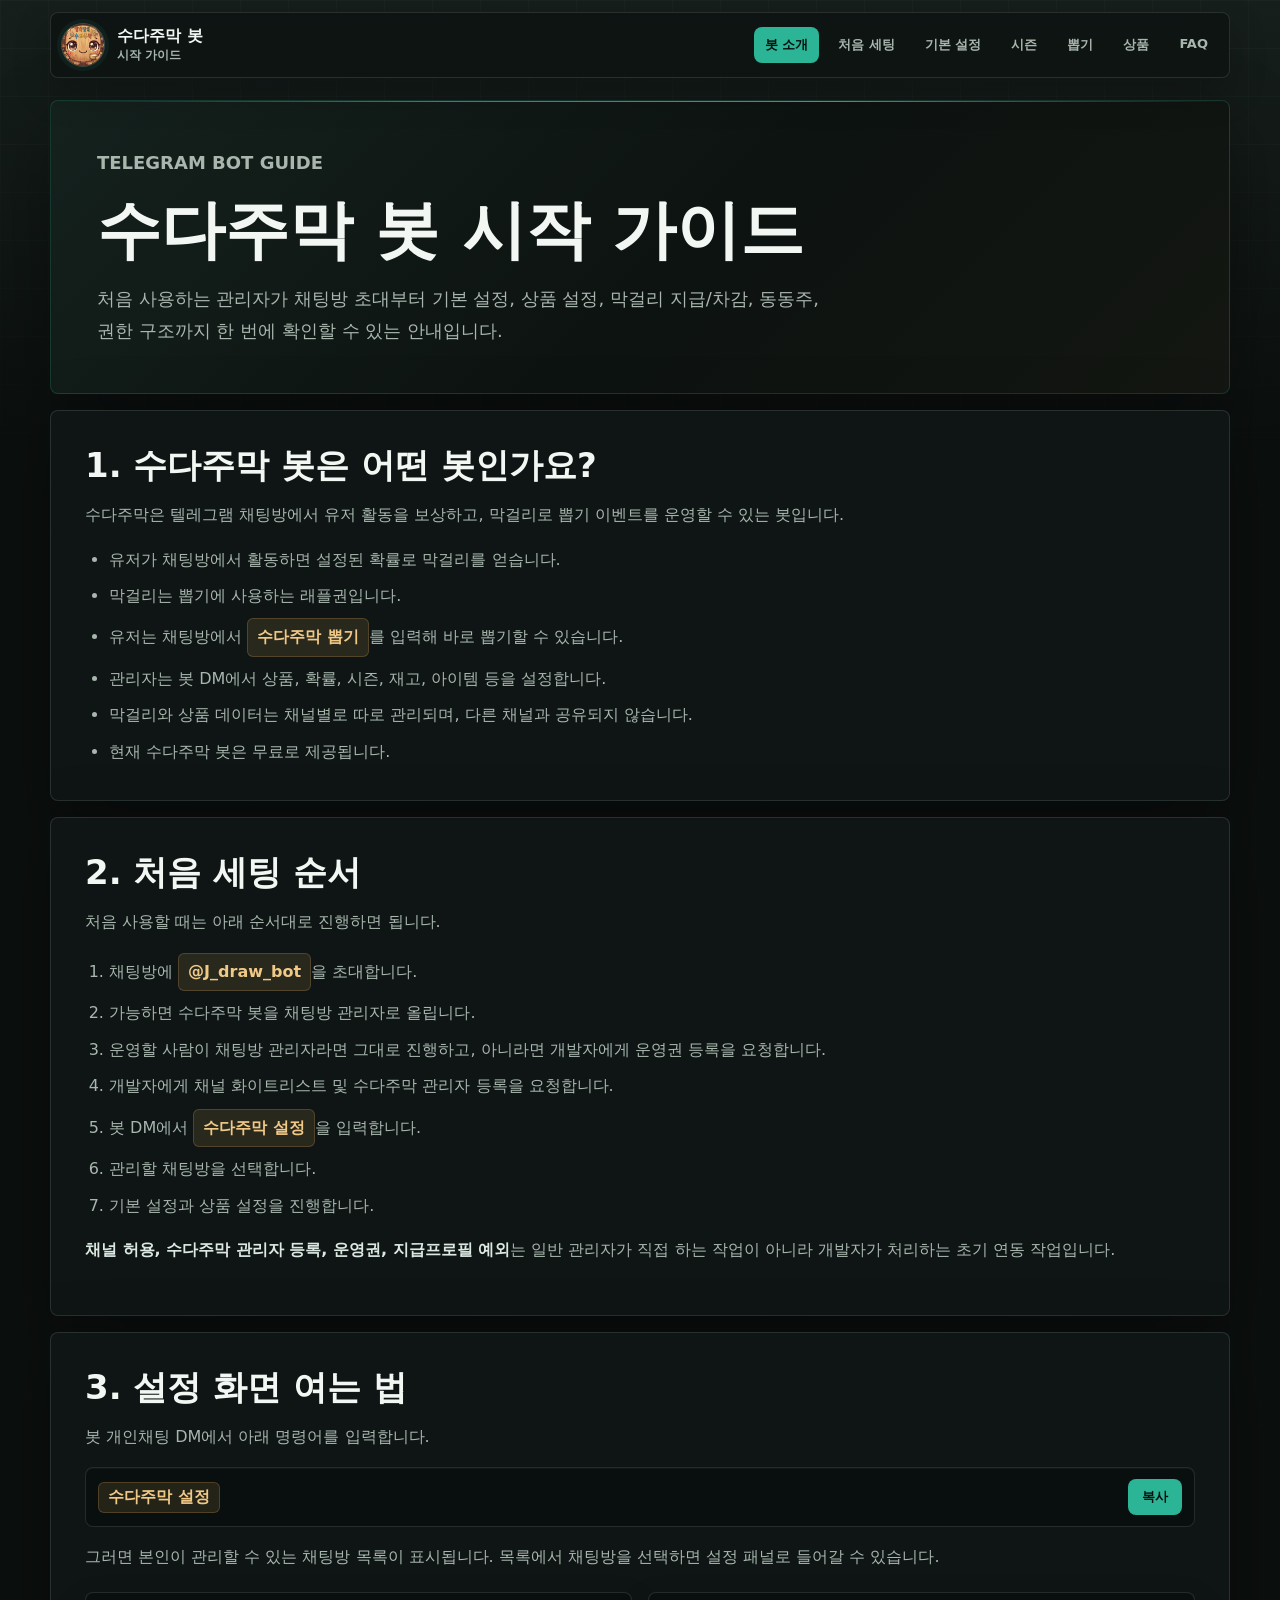
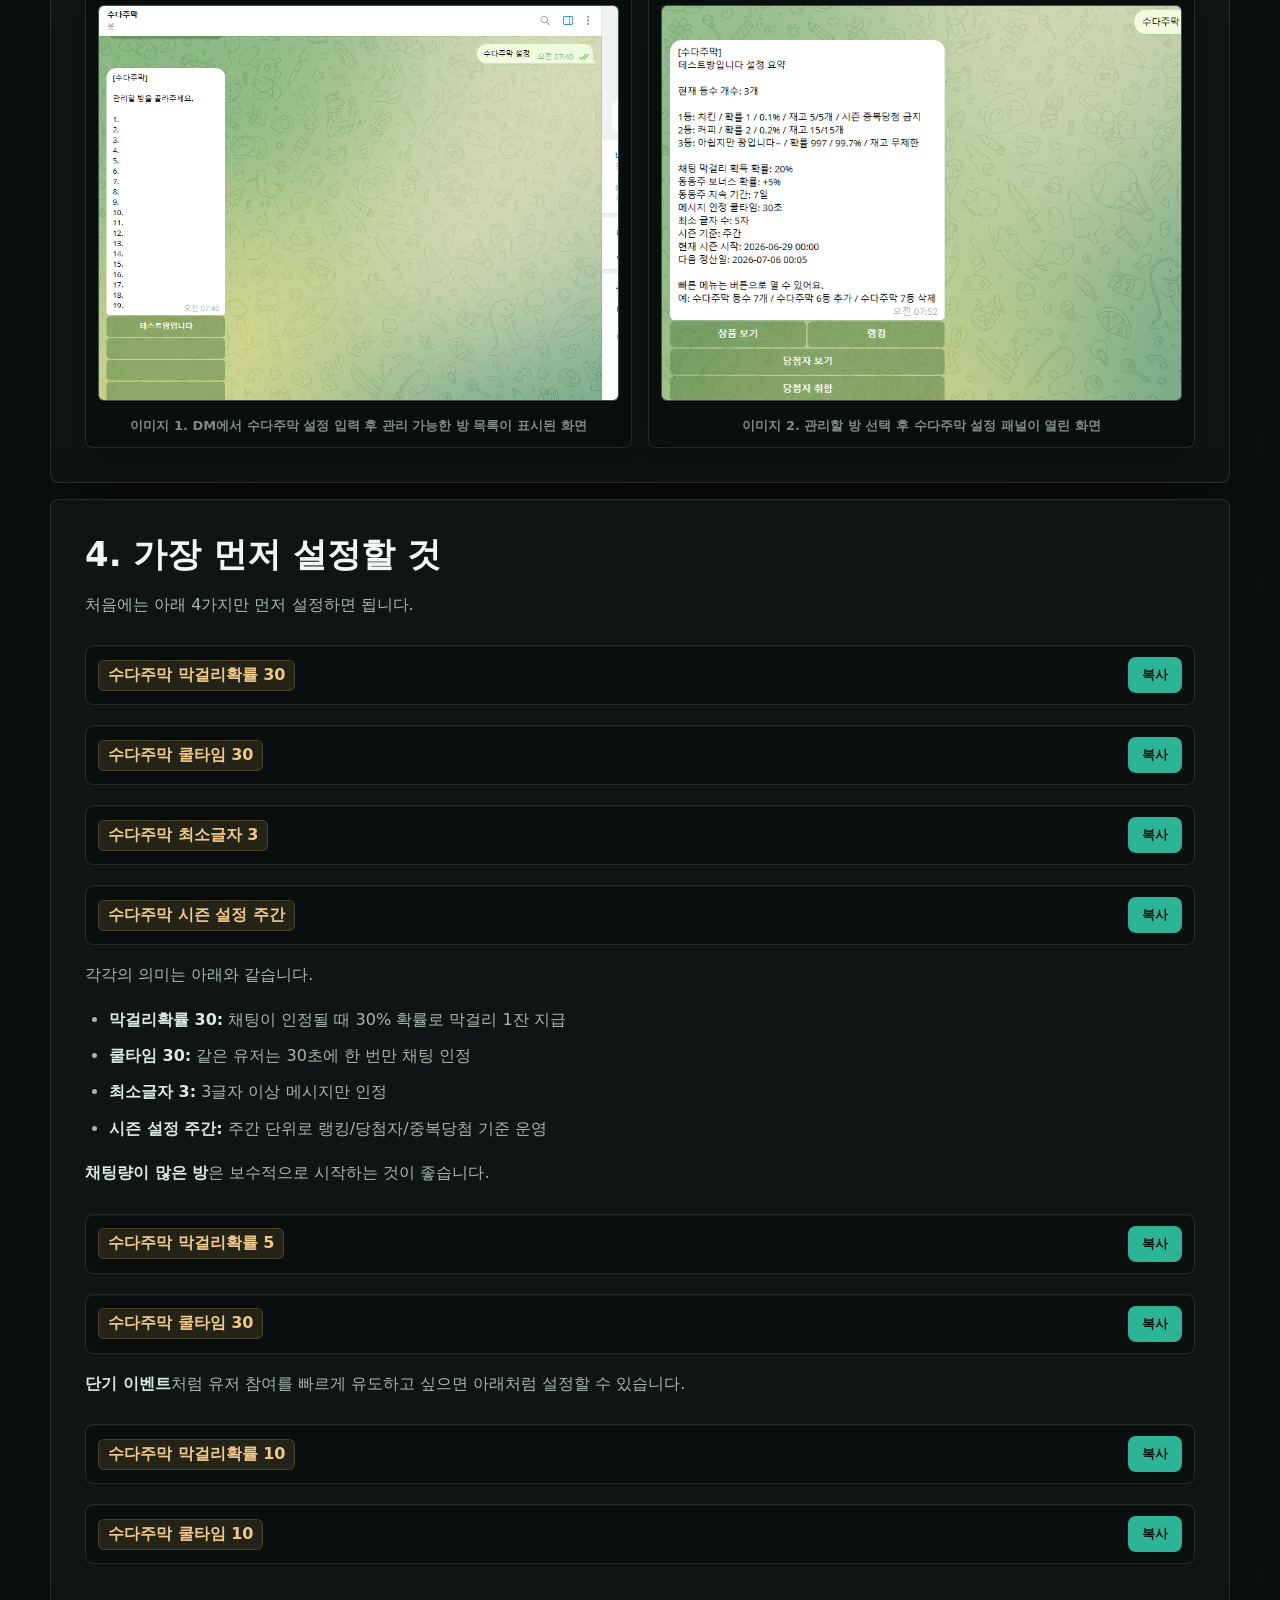
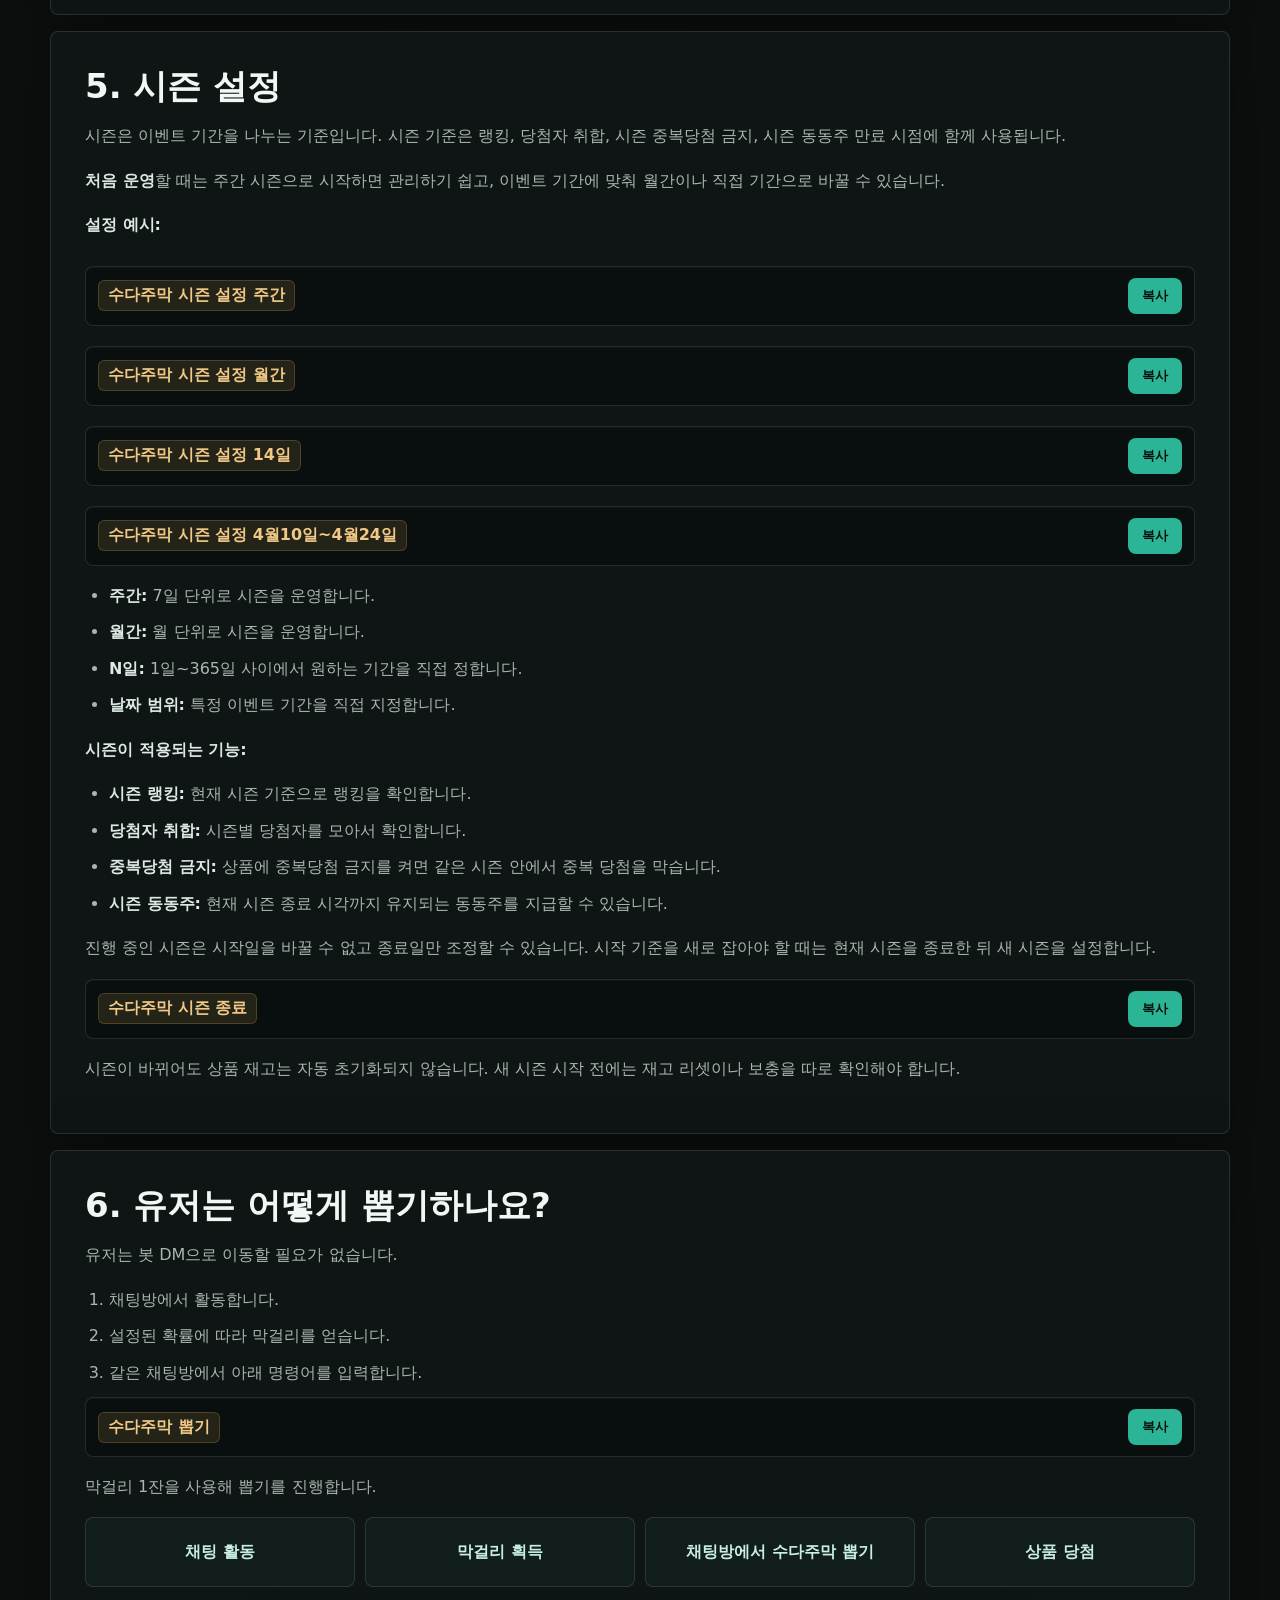
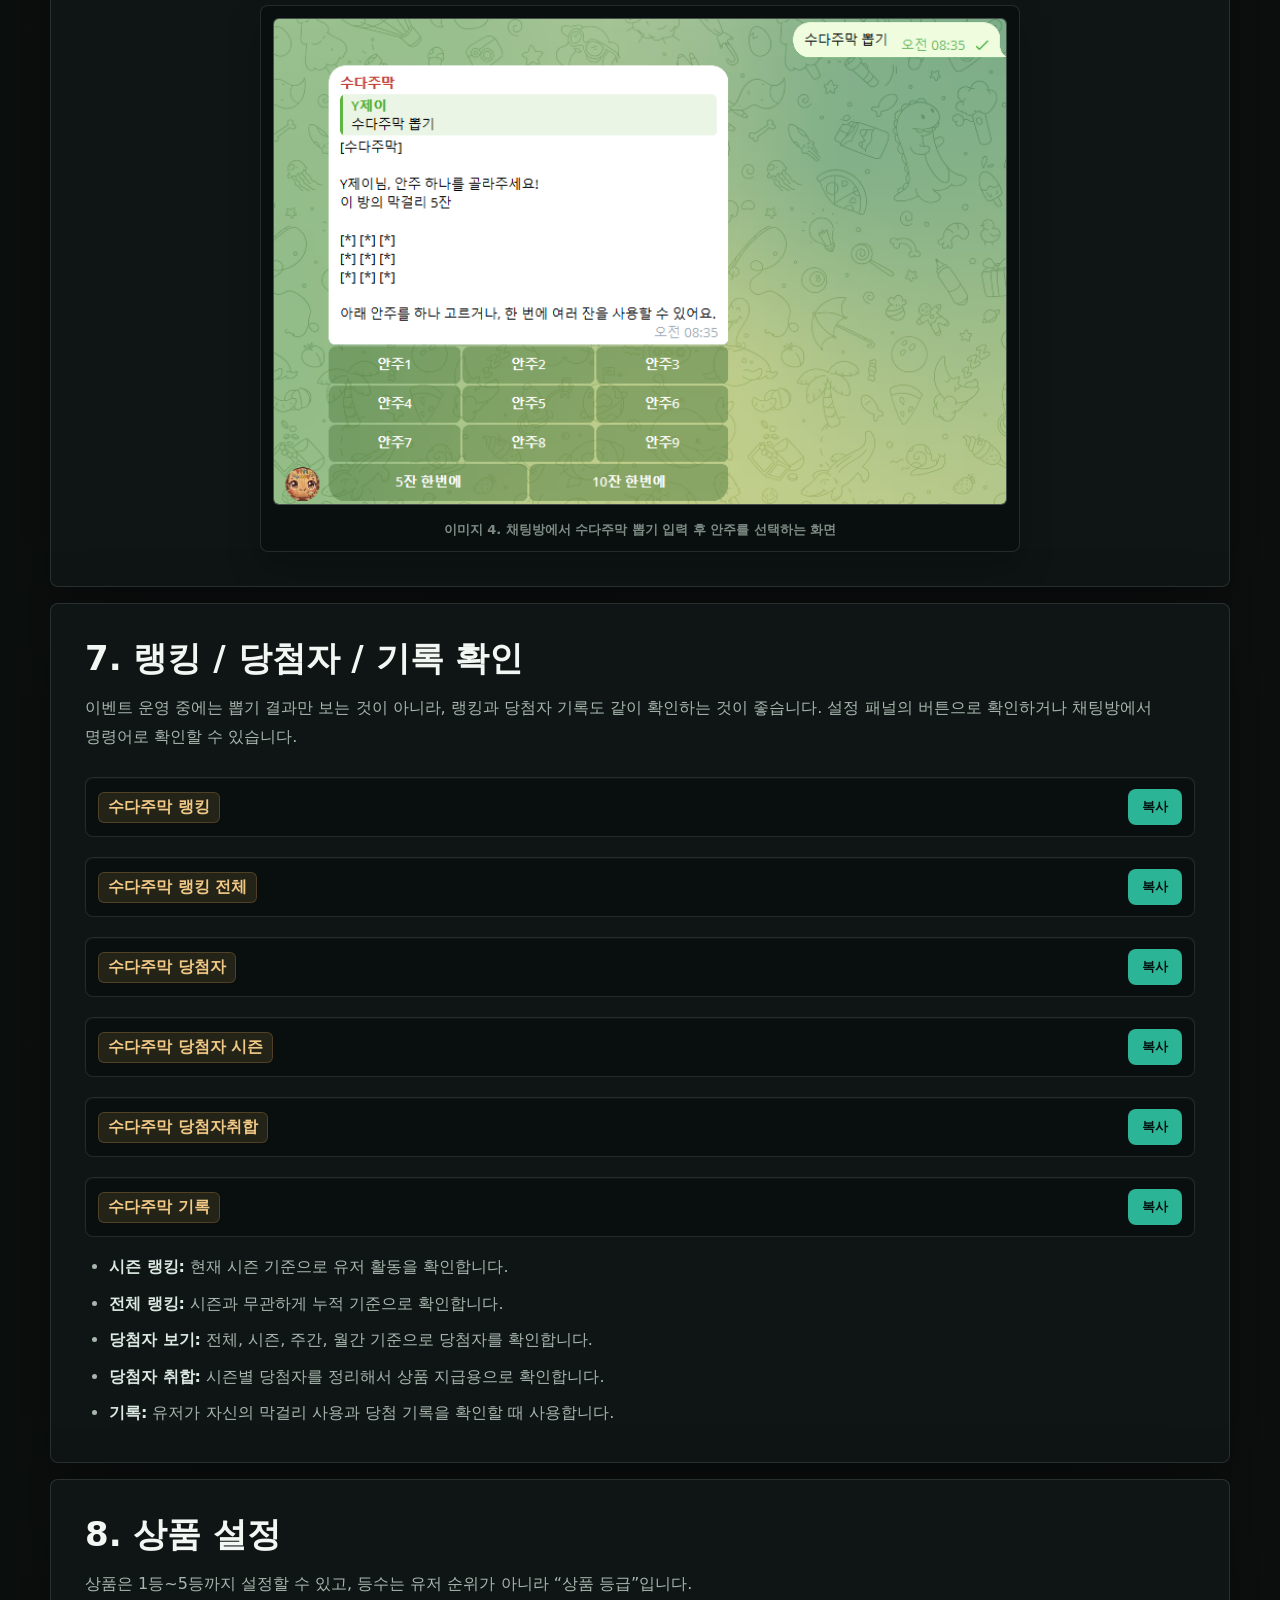
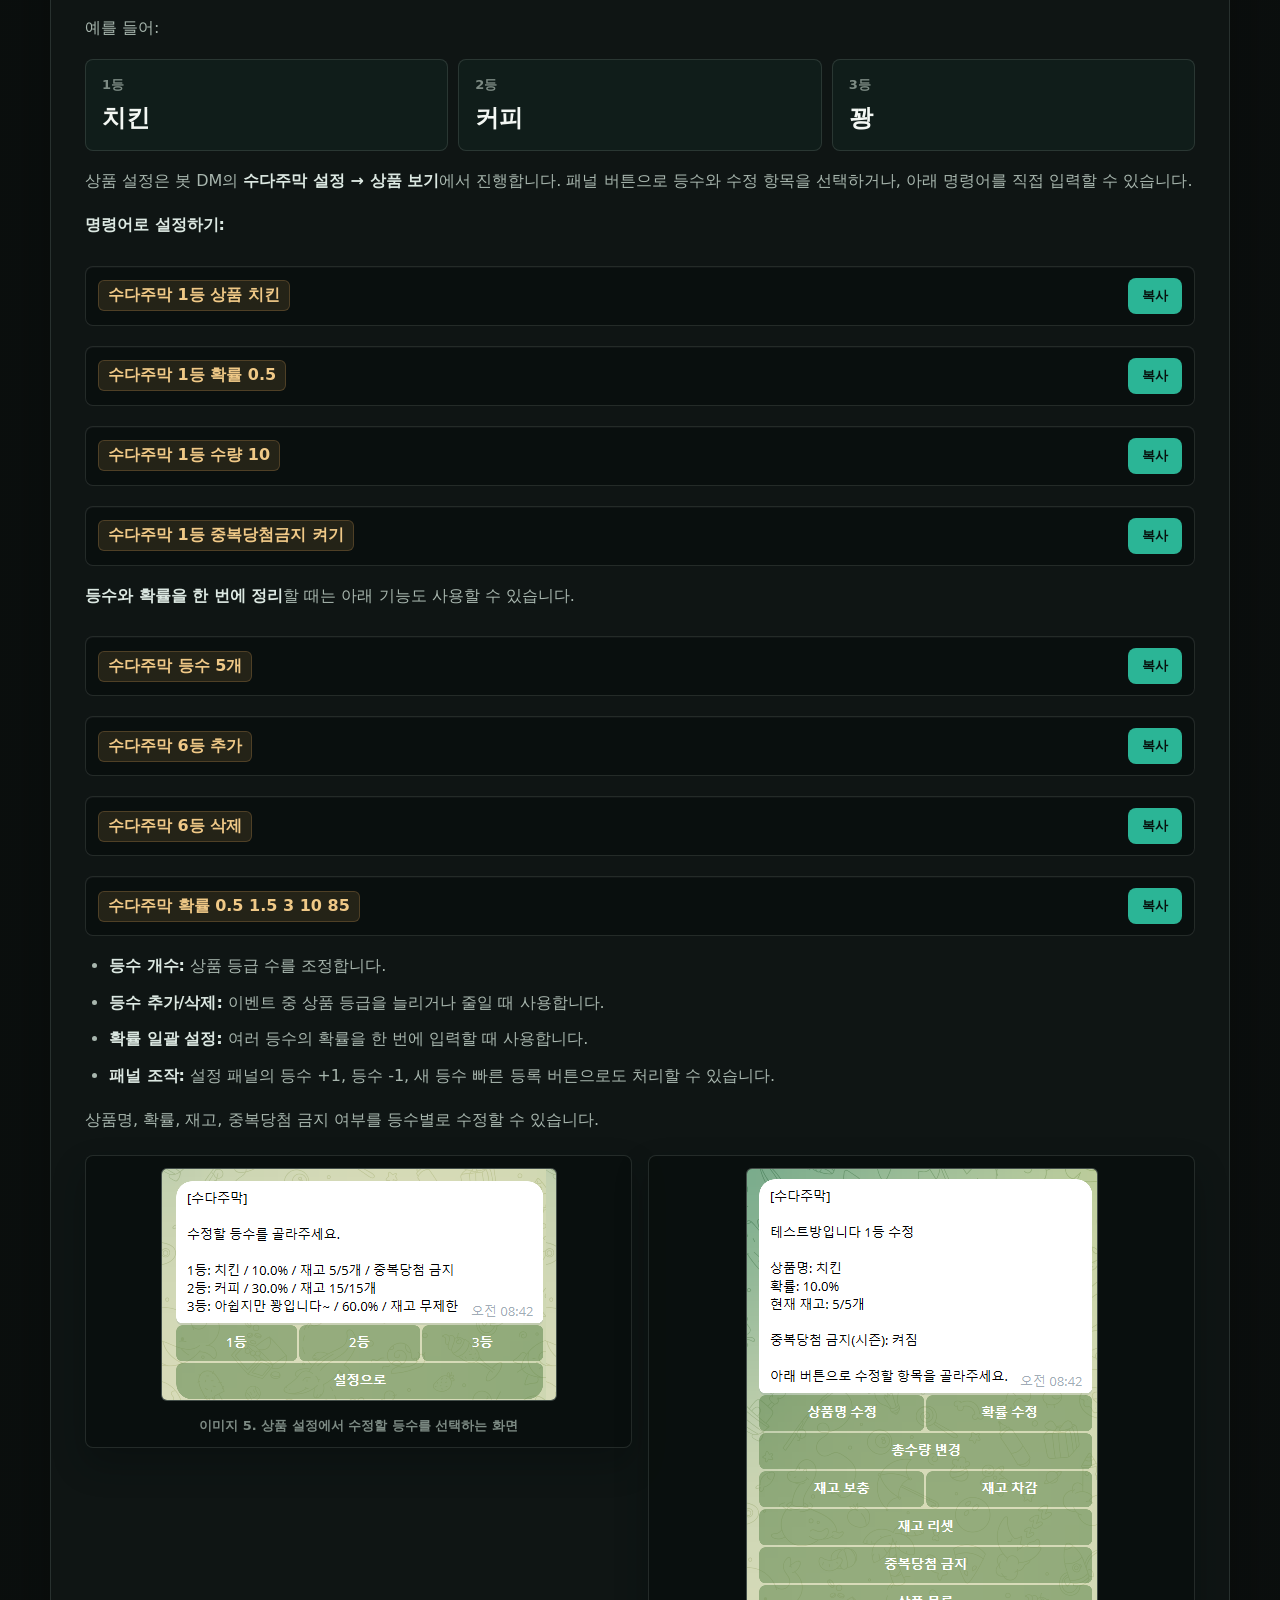
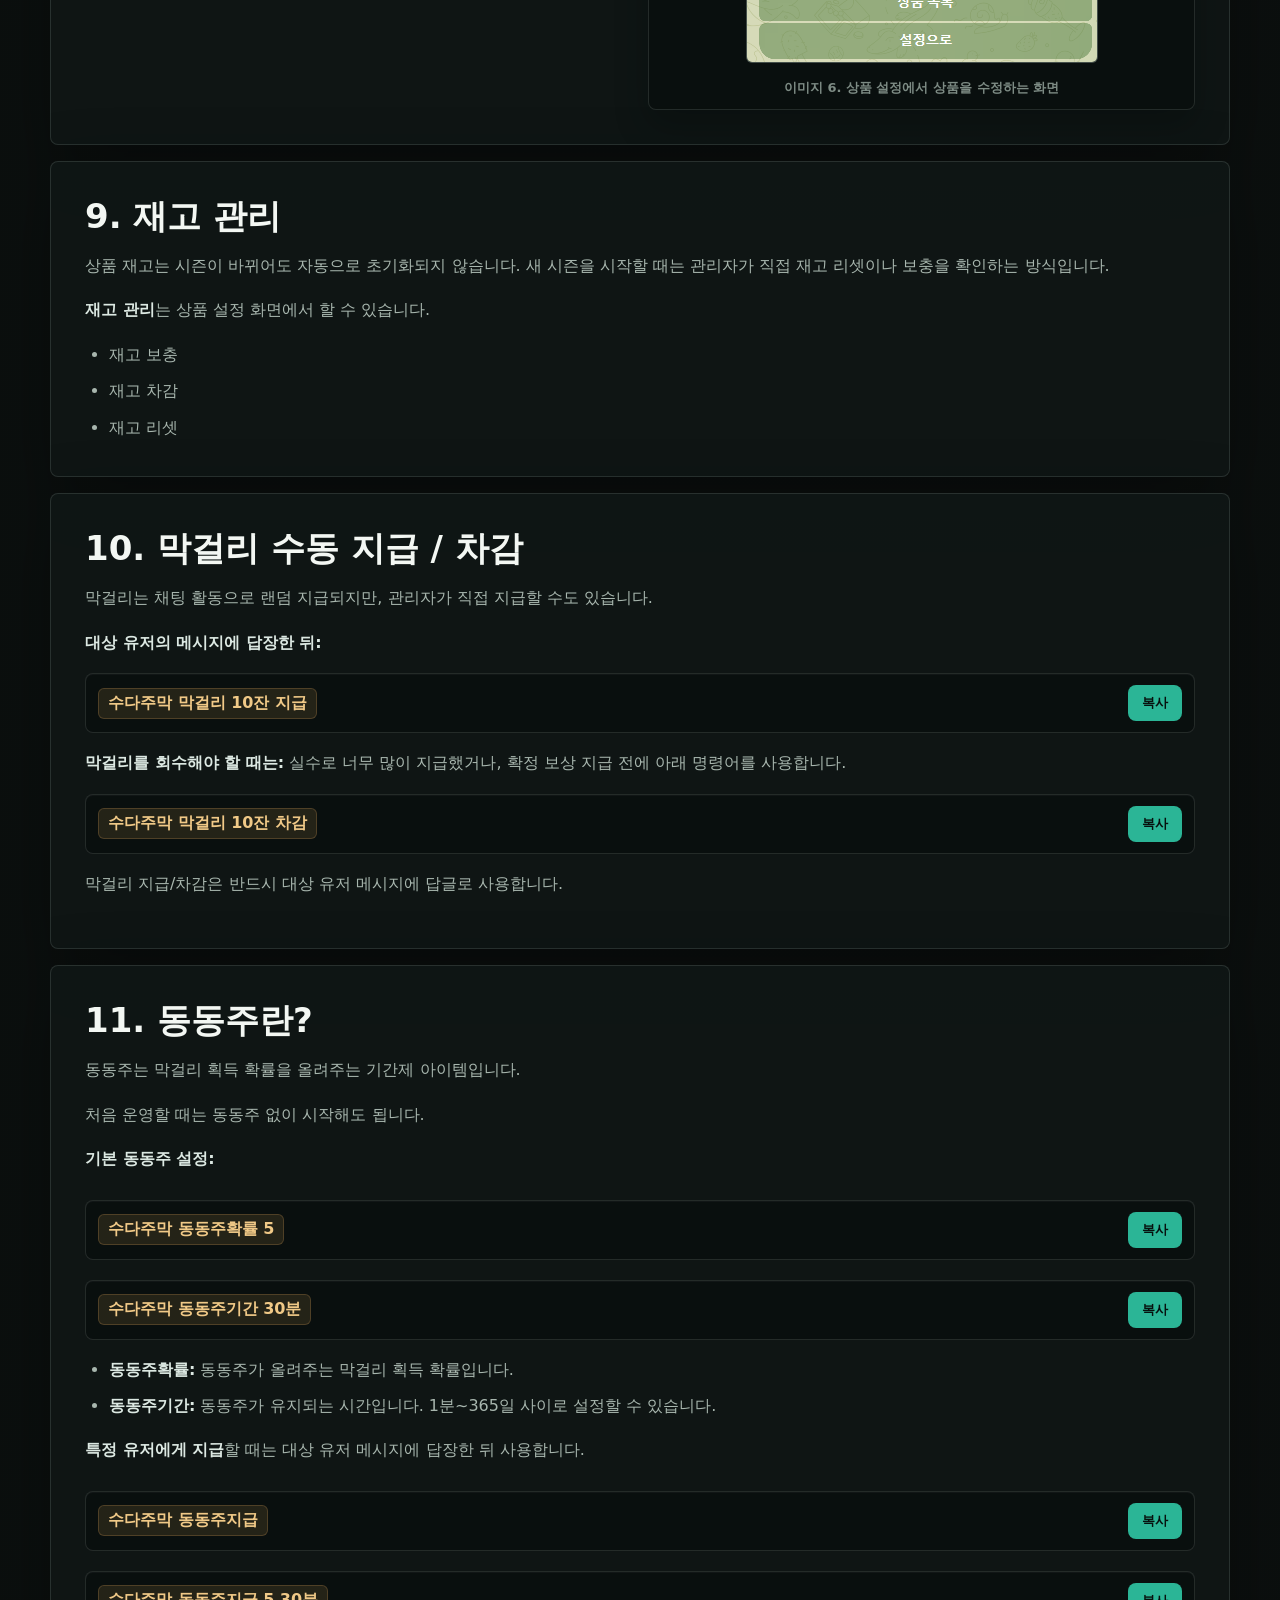
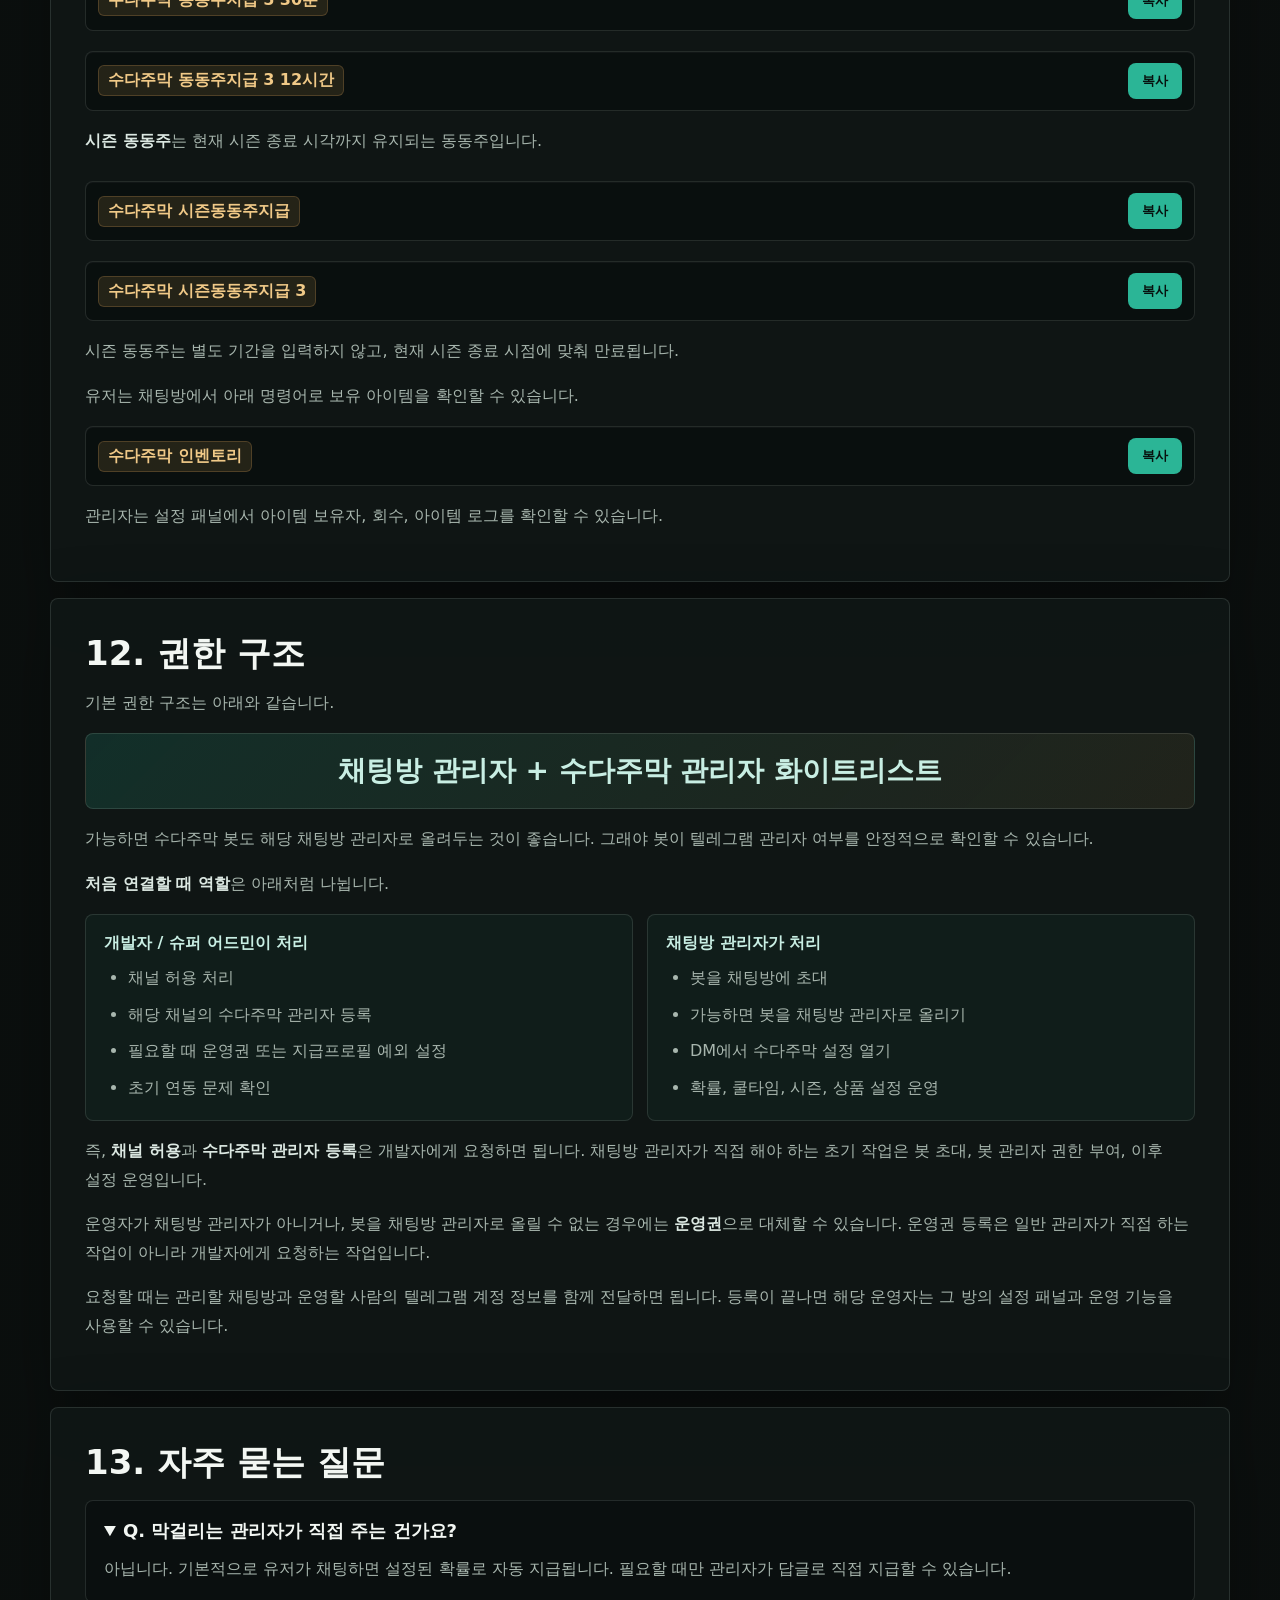
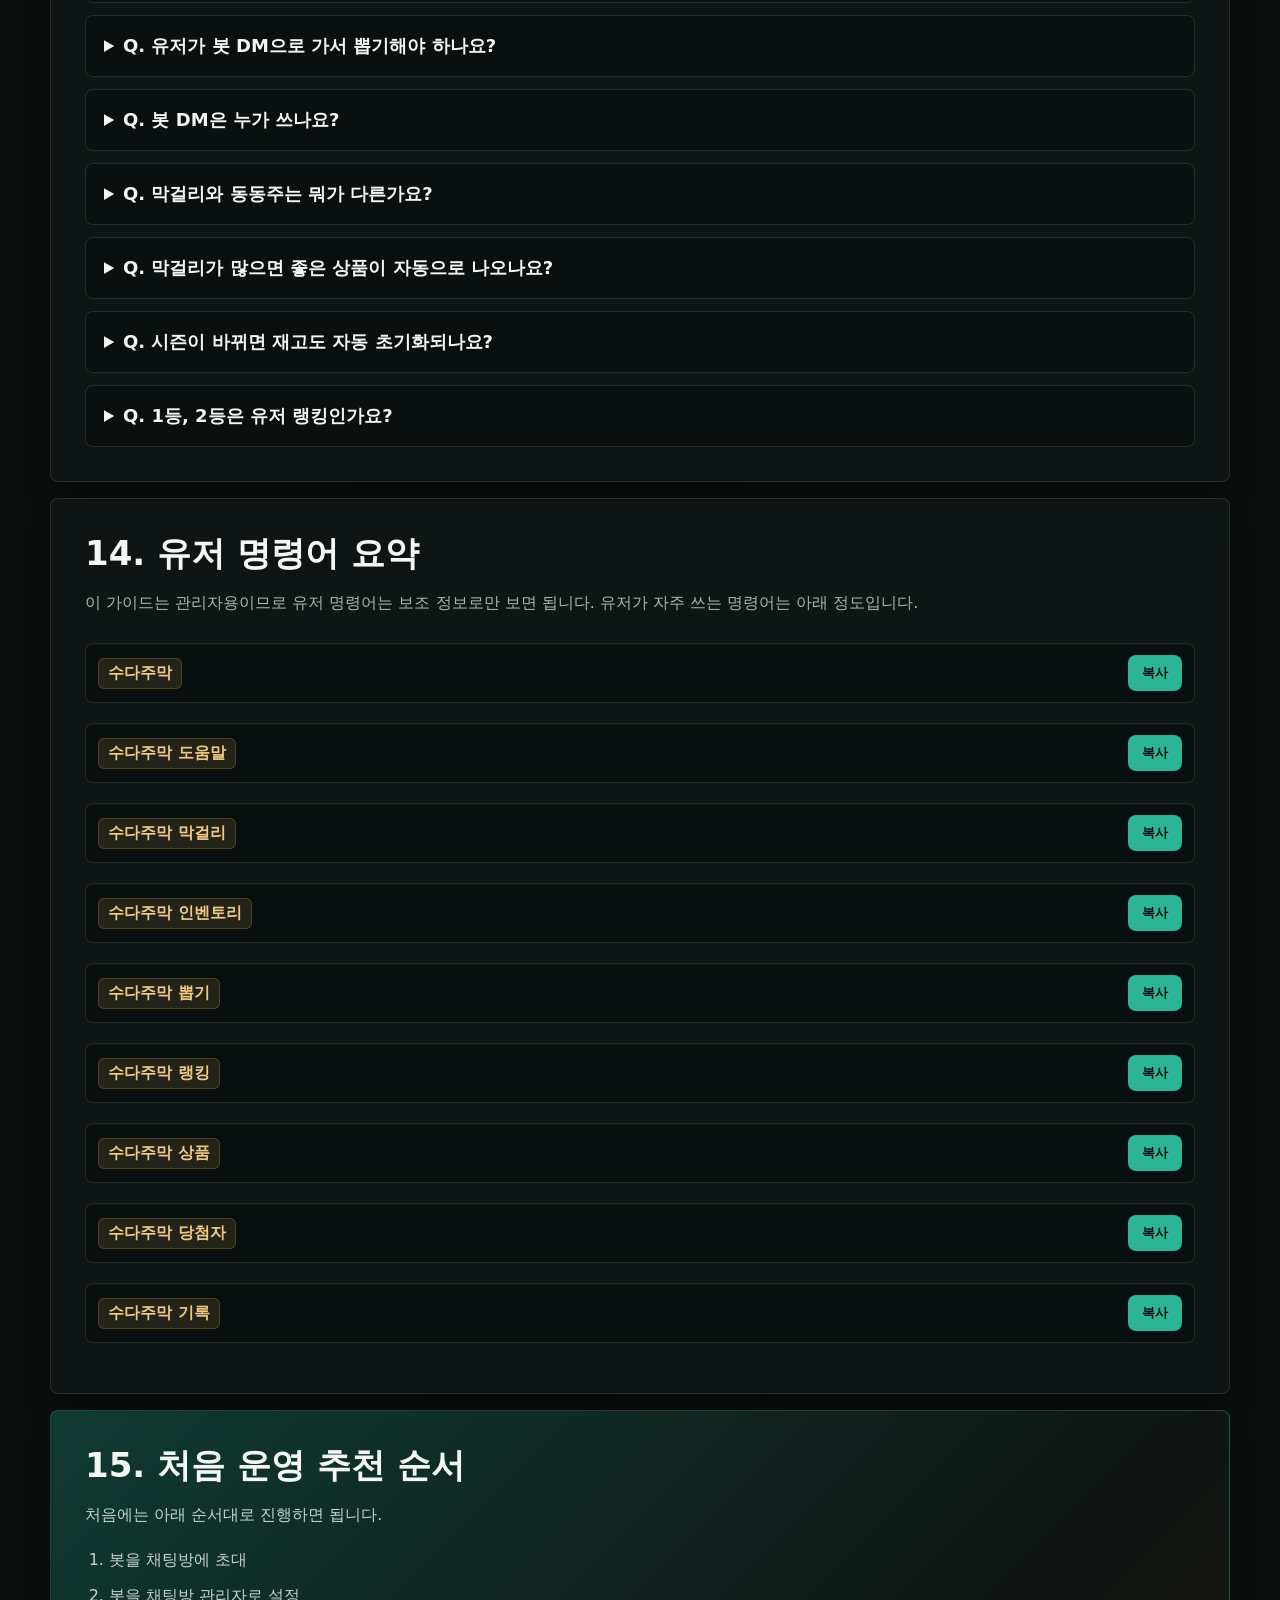
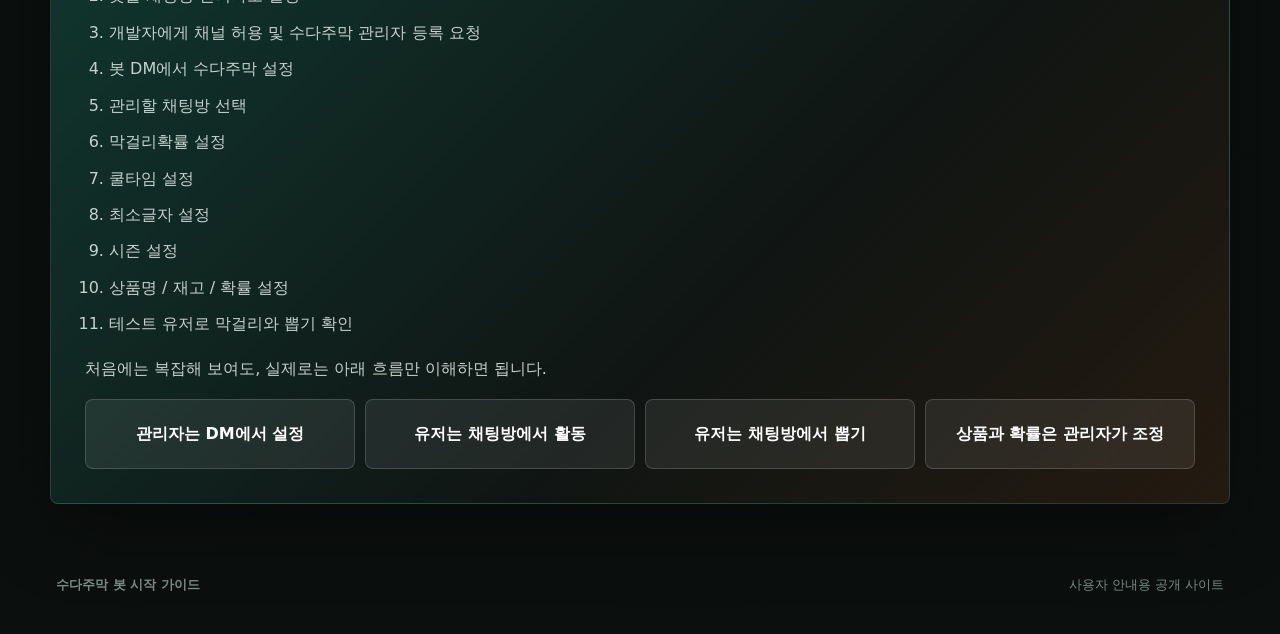
==== app-guide/index.html @ 5ee69b17 "Add Sudajumak app guide deployment" ====
﻿<!doctype html>
<html lang="ko">
  <head>
    <meta charset="utf-8" />
    <meta name="viewport" content="width=device-width, initial-scale=1" />
    <meta
      name="description"
      content="텔레그램 수다주막 봇을 처음 사용하는 관리자를 위한 시작 가이드"
    />
    <title>수다주막 봇 시작 가이드</title>
    <link rel="stylesheet" href="./styles.css?v=20260702-dark-effects-1" />
  </head>
  <body>
    <header class="topbar">
      <a class="brand" href="#top" aria-label="수다주막 봇 시작 가이드">
        <img class="brand-avatar" src="./assets/bot-profile.png?v=20260702" alt="" />
        <span>
          <strong>수다주막 봇</strong>
          <small>시작 가이드</small>
        </span>
      </a>
      <nav class="nav" aria-label="가이드 목차">
        <a href="#intro">봇 소개</a>
        <a href="#setup">처음 세팅</a>
        <a href="#settings">기본 설정</a>
        <a href="#season">시즌</a>
        <a href="#draw">뽑기</a>
        <a href="#products">상품</a>
        <a href="#faq">FAQ</a>
      </nav>
    </header>

    <main id="top">
      <section class="hero">
        <p class="eyebrow">Telegram Bot Guide</p>
        <h1>수다주막 봇 시작 가이드</h1>
        <p>
          처음 사용하는 관리자가 채팅방 초대부터 기본 설정, 상품 설정, 막걸리
          지급/차감, 동동주, 권한 구조까지 한 번에 확인할 수 있는 안내입니다.
        </p>
      </section>

      <section class="guide-section" id="intro">
        <h2>1. 수다주막 봇은 어떤 봇인가요?</h2>
        <p>
          수다주막은 텔레그램 채팅방에서 유저 활동을 보상하고, 막걸리로 뽑기
          이벤트를 운영할 수 있는 봇입니다.
        </p>
        <ul>
          <li>유저가 채팅방에서 활동하면 설정된 확률로 막걸리를 얻습니다.</li>
          <li>막걸리는 뽑기에 사용하는 래플권입니다.</li>
          <li>유저는 채팅방에서 <code>수다주막 뽑기</code>를 입력해 바로 뽑기할 수 있습니다.</li>
          <li>관리자는 봇 DM에서 상품, 확률, 시즌, 재고, 아이템 등을 설정합니다.</li>
          <li>막걸리와 상품 데이터는 채널별로 따로 관리되며, 다른 채널과 공유되지 않습니다.</li>
          <li>현재 수다주막 봇은 무료로 제공됩니다.</li>
        </ul>
      </section>

      <section class="guide-section" id="setup">
        <h2>2. 처음 세팅 순서</h2>
        <p>처음 사용할 때는 아래 순서대로 진행하면 됩니다.</p>
        <ol>
          <li>채팅방에 <code>@J_draw_bot</code>을 초대합니다.</li>
          <li>가능하면 수다주막 봇을 채팅방 관리자로 올립니다.</li>
          <li>운영할 사람이 채팅방 관리자라면 그대로 진행하고, 아니라면 개발자에게 운영권 등록을 요청합니다.</li>
          <li>개발자에게 채널 화이트리스트 및 수다주막 관리자 등록을 요청합니다.</li>
          <li>봇 DM에서 <code>수다주막 설정</code>을 입력합니다.</li>
          <li>관리할 채팅방을 선택합니다.</li>
          <li>기본 설정과 상품 설정을 진행합니다.</li>
        </ol>
        <p>
          <strong>채널 허용, 수다주막 관리자 등록, 운영권, 지급프로필 예외</strong>는
          일반 관리자가 직접 하는 작업이 아니라 개발자가 처리하는 초기 연동 작업입니다.
        </p>
      </section>

      <section class="guide-section">
        <h2>3. 설정 화면 여는 법</h2>
        <p>봇 개인채팅 DM에서 아래 명령어를 입력합니다.</p>
        <x-command text="수다주막 설정"></x-command>
        <p>
          그러면 본인이 관리할 수 있는 채팅방 목록이 표시됩니다. 목록에서 채팅방을
          선택하면 설정 패널로 들어갈 수 있습니다.
        </p>
        <div class="guide-image-stack">
          <figure class="guide-image">
            <img
              src="./assets/setup-room-list.png"
              alt="봇 DM에서 수다주막 설정 입력 후 관리 가능한 방 목록이 표시된 화면"
            />
            <figcaption>이미지 1. DM에서 수다주막 설정 입력 후 관리 가능한 방 목록이 표시된 화면</figcaption>
          </figure>
          <figure class="guide-image">
            <img
              src="./assets/settings-panel-focused.png"
              alt="관리할 방 선택 후 수다주막 설정 패널이 열린 화면"
            />
            <figcaption>이미지 2. 관리할 방 선택 후 수다주막 설정 패널이 열린 화면</figcaption>
          </figure>
        </div>
      </section>

      <section class="guide-section" id="settings">
        <h2>4. 가장 먼저 설정할 것</h2>
        <p>처음에는 아래 4가지만 먼저 설정하면 됩니다.</p>
        <div class="command-list">
          <x-command text="수다주막 막걸리확률 30"></x-command>
          <x-command text="수다주막 쿨타임 30"></x-command>
          <x-command text="수다주막 최소글자 3"></x-command>
          <x-command text="수다주막 시즌 설정 주간"></x-command>
        </div>
        <p>각각의 의미는 아래와 같습니다.</p>
        <ul>
          <li><strong>막걸리확률 30:</strong> 채팅이 인정될 때 30% 확률로 막걸리 1잔 지급</li>
          <li><strong>쿨타임 30:</strong> 같은 유저는 30초에 한 번만 채팅 인정</li>
          <li><strong>최소글자 3:</strong> 3글자 이상 메시지만 인정</li>
          <li><strong>시즌 설정 주간:</strong> 주간 단위로 랭킹/당첨자/중복당첨 기준 운영</li>
        </ul>
        <p><strong>채팅량이 많은 방</strong>은 보수적으로 시작하는 것이 좋습니다.</p>
        <div class="command-list">
          <x-command text="수다주막 막걸리확률 5"></x-command>
          <x-command text="수다주막 쿨타임 30"></x-command>
        </div>
        <p><strong>단기 이벤트</strong>처럼 유저 참여를 빠르게 유도하고 싶으면 아래처럼 설정할 수 있습니다.</p>
        <div class="command-list">
          <x-command text="수다주막 막걸리확률 10"></x-command>
          <x-command text="수다주막 쿨타임 10"></x-command>
        </div>
      </section>

      <section class="guide-section" id="season">
        <h2>5. 시즌 설정</h2>
        <p>
          시즌은 이벤트 기간을 나누는 기준입니다. 시즌 기준은 랭킹, 당첨자 취합,
          시즌 중복당첨 금지, 시즌 동동주 만료 시점에 함께 사용됩니다.
        </p>
        <p><strong>처음 운영</strong>할 때는 주간 시즌으로 시작하면 관리하기 쉽고, 이벤트 기간에 맞춰 월간이나 직접 기간으로 바꿀 수 있습니다.</p>
        <p><strong>설정 예시:</strong></p>
        <div class="command-list">
          <x-command text="수다주막 시즌 설정 주간"></x-command>
          <x-command text="수다주막 시즌 설정 월간"></x-command>
          <x-command text="수다주막 시즌 설정 14일"></x-command>
          <x-command text="수다주막 시즌 설정 4월10일~4월24일"></x-command>
        </div>
        <ul>
          <li><strong>주간:</strong> 7일 단위로 시즌을 운영합니다.</li>
          <li><strong>월간:</strong> 월 단위로 시즌을 운영합니다.</li>
          <li><strong>N일:</strong> 1일~365일 사이에서 원하는 기간을 직접 정합니다.</li>
          <li><strong>날짜 범위:</strong> 특정 이벤트 기간을 직접 지정합니다.</li>
        </ul>
        <p><strong>시즌이 적용되는 기능:</strong></p>
        <ul>
          <li><strong>시즌 랭킹:</strong> 현재 시즌 기준으로 랭킹을 확인합니다.</li>
          <li><strong>당첨자 취합:</strong> 시즌별 당첨자를 모아서 확인합니다.</li>
          <li><strong>중복당첨 금지:</strong> 상품에 중복당첨 금지를 켜면 같은 시즌 안에서 중복 당첨을 막습니다.</li>
          <li><strong>시즌 동동주:</strong> 현재 시즌 종료 시각까지 유지되는 동동주를 지급할 수 있습니다.</li>
        </ul>
        <p>
          진행 중인 시즌은 시작일을 바꿀 수 없고 종료일만 조정할 수 있습니다.
          시작 기준을 새로 잡아야 할 때는 현재 시즌을 종료한 뒤 새 시즌을 설정합니다.
        </p>
        <x-command text="수다주막 시즌 종료"></x-command>
        <p>시즌이 바뀌어도 상품 재고는 자동 초기화되지 않습니다. 새 시즌 시작 전에는 재고 리셋이나 보충을 따로 확인해야 합니다.</p>
      </section>

      <section class="guide-section" id="draw">
        <h2>6. 유저는 어떻게 뽑기하나요?</h2>
        <p>유저는 봇 DM으로 이동할 필요가 없습니다.</p>
        <ol>
          <li>채팅방에서 활동합니다.</li>
          <li>설정된 확률에 따라 막걸리를 얻습니다.</li>
          <li>같은 채팅방에서 아래 명령어를 입력합니다.</li>
        </ol>
        <x-command text="수다주막 뽑기"></x-command>
        <p>막걸리 1잔을 사용해 뽑기를 진행합니다.</p>
        <div class="flow-line">
          <span>채팅 활동</span>
          <span>막걸리 획득</span>
          <span>채팅방에서 수다주막 뽑기</span>
          <span>상품 당첨</span>
        </div>
        <figure class="guide-image guide-image--single">
          <img
            src="./assets/draw-raffle.png"
            alt="채팅방에서 수다주막 뽑기 입력 후 안주를 선택하는 화면"
          />
          <figcaption>이미지 4. 채팅방에서 수다주막 뽑기 입력 후 안주를 선택하는 화면</figcaption>
        </figure>
      </section>

      <section class="guide-section">
        <h2>7. 랭킹 / 당첨자 / 기록 확인</h2>
        <p>
          이벤트 운영 중에는 뽑기 결과만 보는 것이 아니라, 랭킹과 당첨자 기록도 같이 확인하는 것이 좋습니다.
          설정 패널의 버튼으로 확인하거나 채팅방에서 명령어로 확인할 수 있습니다.
        </p>
        <div class="command-list">
          <x-command text="수다주막 랭킹"></x-command>
          <x-command text="수다주막 랭킹 전체"></x-command>
          <x-command text="수다주막 당첨자"></x-command>
          <x-command text="수다주막 당첨자 시즌"></x-command>
          <x-command text="수다주막 당첨자취합"></x-command>
          <x-command text="수다주막 기록"></x-command>
        </div>
        <ul>
          <li><strong>시즌 랭킹:</strong> 현재 시즌 기준으로 유저 활동을 확인합니다.</li>
          <li><strong>전체 랭킹:</strong> 시즌과 무관하게 누적 기준으로 확인합니다.</li>
          <li><strong>당첨자 보기:</strong> 전체, 시즌, 주간, 월간 기준으로 당첨자를 확인합니다.</li>
          <li><strong>당첨자 취합:</strong> 시즌별 당첨자를 정리해서 상품 지급용으로 확인합니다.</li>
          <li><strong>기록:</strong> 유저가 자신의 막걸리 사용과 당첨 기록을 확인할 때 사용합니다.</li>
        </ul>
      </section>

      <section class="guide-section" id="products">
        <h2>8. 상품 설정</h2>
        <p>상품은 1등~5등까지 설정할 수 있고, 등수는 유저 순위가 아니라 “상품 등급”입니다.</p>
        <p>예를 들어:</p>
        <div class="prize-example">
          <div><span>1등</span><strong>치킨</strong></div>
          <div><span>2등</span><strong>커피</strong></div>
          <div><span>3등</span><strong>꽝</strong></div>
        </div>
        <p>
          상품 설정은 봇 DM의 <strong>수다주막 설정 → 상품 보기</strong>에서 진행합니다.
          패널 버튼으로 등수와 수정 항목을 선택하거나, 아래 명령어를 직접 입력할 수 있습니다.
        </p>
        <p><strong>명령어로 설정하기:</strong></p>
        <div class="command-list">
          <x-command text="수다주막 1등 상품 치킨"></x-command>
          <x-command text="수다주막 1등 확률 0.5"></x-command>
          <x-command text="수다주막 1등 수량 10"></x-command>
          <x-command text="수다주막 1등 중복당첨금지 켜기"></x-command>
        </div>
        <p><strong>등수와 확률을 한 번에 정리</strong>할 때는 아래 기능도 사용할 수 있습니다.</p>
        <div class="command-list">
          <x-command text="수다주막 등수 5개"></x-command>
          <x-command text="수다주막 6등 추가"></x-command>
          <x-command text="수다주막 6등 삭제"></x-command>
          <x-command text="수다주막 확률 0.5 1.5 3 10 85"></x-command>
        </div>
        <ul>
          <li><strong>등수 개수:</strong> 상품 등급 수를 조정합니다.</li>
          <li><strong>등수 추가/삭제:</strong> 이벤트 중 상품 등급을 늘리거나 줄일 때 사용합니다.</li>
          <li><strong>확률 일괄 설정:</strong> 여러 등수의 확률을 한 번에 입력할 때 사용합니다.</li>
          <li><strong>패널 조작:</strong> 설정 패널의 등수 +1, 등수 -1, 새 등수 빠른 등록 버튼으로도 처리할 수 있습니다.</li>
        </ul>
        <p>상품명, 확률, 재고, 중복당첨 금지 여부를 등수별로 수정할 수 있습니다.</p>
        <div class="guide-image-stack guide-image-stack--product">
          <figure class="guide-image guide-image--fit">
            <img
              src="./assets/product-rank-select-balanced.png"
              alt="상품 설정에서 수정할 등수를 선택하는 화면"
            />
            <figcaption>이미지 5. 상품 설정에서 수정할 등수를 선택하는 화면</figcaption>
          </figure>
          <figure class="guide-image guide-image--fit">
            <img
              src="./assets/product-rank-edit.png"
              alt="상품 설정에서 상품을 수정하는 화면"
            />
            <figcaption>이미지 6. 상품 설정에서 상품을 수정하는 화면</figcaption>
          </figure>
        </div>
      </section>

      <section class="guide-section">
        <h2>9. 재고 관리</h2>
        <p>
          상품 재고는 시즌이 바뀌어도 자동으로 초기화되지 않습니다. 새 시즌을
          시작할 때는 관리자가 직접 재고 리셋이나 보충을 확인하는 방식입니다.
        </p>
        <p><strong>재고 관리</strong>는 상품 설정 화면에서 할 수 있습니다.</p>
        <ul>
          <li>재고 보충</li>
          <li>재고 차감</li>
          <li>재고 리셋</li>
        </ul>
      </section>

      <section class="guide-section">
        <h2>10. 막걸리 수동 지급 / 차감</h2>
        <p>막걸리는 채팅 활동으로 랜덤 지급되지만, 관리자가 직접 지급할 수도 있습니다.</p>
        <p><strong>대상 유저의 메시지에 답장한 뒤:</strong></p>
        <x-command text="수다주막 막걸리 10잔 지급"></x-command>
        <p><strong>막걸리를 회수해야 할 때는:</strong> 실수로 너무 많이 지급했거나, 확정 보상 지급 전에 아래 명령어를 사용합니다.</p>
        <x-command text="수다주막 막걸리 10잔 차감"></x-command>
        <p>막걸리 지급/차감은 반드시 대상 유저 메시지에 답글로 사용합니다.</p>
      </section>

      <section class="guide-section">
        <h2>11. 동동주란?</h2>
        <p>동동주는 막걸리 획득 확률을 올려주는 기간제 아이템입니다.</p>
        <p>처음 운영할 때는 동동주 없이 시작해도 됩니다.</p>
        <p><strong>기본 동동주 설정:</strong></p>
        <div class="command-list">
          <x-command text="수다주막 동동주확률 5"></x-command>
          <x-command text="수다주막 동동주기간 30분"></x-command>
        </div>
        <ul>
          <li><strong>동동주확률:</strong> 동동주가 올려주는 막걸리 획득 확률입니다.</li>
          <li><strong>동동주기간:</strong> 동동주가 유지되는 시간입니다. 1분~365일 사이로 설정할 수 있습니다.</li>
        </ul>
        <p><strong>특정 유저에게 지급</strong>할 때는 대상 유저 메시지에 답장한 뒤 사용합니다.</p>
        <div class="command-list">
          <x-command text="수다주막 동동주지급"></x-command>
          <x-command text="수다주막 동동주지급 5 30분"></x-command>
          <x-command text="수다주막 동동주지급 3 12시간"></x-command>
        </div>
        <p><strong>시즌 동동주</strong>는 현재 시즌 종료 시각까지 유지되는 동동주입니다.</p>
        <div class="command-list">
          <x-command text="수다주막 시즌동동주지급"></x-command>
          <x-command text="수다주막 시즌동동주지급 3"></x-command>
        </div>
        <p>시즌 동동주는 별도 기간을 입력하지 않고, 현재 시즌 종료 시점에 맞춰 만료됩니다.</p>
        <p>유저는 채팅방에서 아래 명령어로 보유 아이템을 확인할 수 있습니다.</p>
        <x-command text="수다주막 인벤토리"></x-command>
        <p>관리자는 설정 패널에서 아이템 보유자, 회수, 아이템 로그를 확인할 수 있습니다.</p>
      </section>

      <section class="guide-section">
        <h2>12. 권한 구조</h2>
        <p>기본 권한 구조는 아래와 같습니다.</p>
        <div class="permission-card">채팅방 관리자 + 수다주막 관리자 화이트리스트</div>
        <p>
          가능하면 수다주막 봇도 해당 채팅방 관리자로 올려두는 것이 좋습니다.
          그래야 봇이 텔레그램 관리자 여부를 안정적으로 확인할 수 있습니다.
        </p>
        <p><strong>처음 연결할 때 역할</strong>은 아래처럼 나뉩니다.</p>
        <div class="role-grid">
          <div>
            <strong>개발자 / 슈퍼 어드민이 처리</strong>
            <ul>
              <li>채널 허용 처리</li>
              <li>해당 채널의 수다주막 관리자 등록</li>
              <li>필요할 때 운영권 또는 지급프로필 예외 설정</li>
              <li>초기 연동 문제 확인</li>
            </ul>
          </div>
          <div>
            <strong>채팅방 관리자가 처리</strong>
            <ul>
              <li>봇을 채팅방에 초대</li>
              <li>가능하면 봇을 채팅방 관리자로 올리기</li>
              <li>DM에서 수다주막 설정 열기</li>
              <li>확률, 쿨타임, 시즌, 상품 설정 운영</li>
            </ul>
          </div>
        </div>
        <p>
          즉, <strong>채널 허용</strong>과 <strong>수다주막 관리자 등록</strong>은 개발자에게 요청하면 됩니다.
          채팅방 관리자가 직접 해야 하는 초기 작업은 봇 초대, 봇 관리자 권한 부여, 이후 설정 운영입니다.
        </p>
        <p>
          운영자가 채팅방 관리자가 아니거나, 봇을 채팅방 관리자로 올릴 수 없는 경우에는
          <strong>운영권</strong>으로 대체할 수 있습니다. 운영권 등록은 일반 관리자가 직접 하는 작업이 아니라
          개발자에게 요청하는 작업입니다.
        </p>
        <p>
          요청할 때는 관리할 채팅방과 운영할 사람의 텔레그램 계정 정보를 함께 전달하면 됩니다.
          등록이 끝나면 해당 운영자는 그 방의 설정 패널과 운영 기능을 사용할 수 있습니다.
        </p>
      </section>

      <section class="guide-section" id="faq">
        <h2>13. 자주 묻는 질문</h2>
        <div class="faq-list">
          <details open>
            <summary>Q. 막걸리는 관리자가 직접 주는 건가요?</summary>
            <p>
              아닙니다. 기본적으로 유저가 채팅하면 설정된 확률로 자동 지급됩니다.
              필요할 때만 관리자가 답글로 직접 지급할 수 있습니다.
            </p>
          </details>
          <details>
            <summary>Q. 유저가 봇 DM으로 가서 뽑기해야 하나요?</summary>
            <p>아닙니다. 유저는 채팅방에서 <code>수다주막 뽑기</code>를 입력하면 바로 뽑기할 수 있습니다.</p>
          </details>
          <details>
            <summary>Q. 봇 DM은 누가 쓰나요?</summary>
            <p>
              주로 관리자가 사용합니다. 관리자는 봇 DM에서 <code>수다주막 설정</code>을
              입력해 상품, 확률, 시즌 등을 설정합니다.
            </p>
          </details>
          <details>
            <summary>Q. 막걸리와 동동주는 뭐가 다른가요?</summary>
            <p>막걸리는 뽑기에 사용하는 래플권입니다. 동동주는 막걸리 획득 확률을 올려주는 부스트 아이템입니다.</p>
          </details>
          <details>
            <summary>Q. 막걸리가 많으면 좋은 상품이 자동으로 나오나요?</summary>
            <p>아닙니다. 막걸리는 뽑기 기회이고, 당첨 결과는 상품별 확률에 따라 랜덤으로 결정됩니다.</p>
          </details>
          <details>
            <summary>Q. 시즌이 바뀌면 재고도 자동 초기화되나요?</summary>
            <p>아닙니다. 재고는 관리자가 직접 리셋해야 합니다.</p>
          </details>
          <details>
            <summary>Q. 1등, 2등은 유저 랭킹인가요?</summary>
            <p>
              아닙니다. 1등, 2등은 상품 등급입니다. 예를 들어 1등 상품은 치킨,
              2등 상품은 커피처럼 설정하는 구조입니다.
            </p>
          </details>
        </div>
      </section>

      <section class="guide-section">
        <h2>14. 유저 명령어 요약</h2>
        <p>
          이 가이드는 관리자용이므로 유저 명령어는 보조 정보로만 보면 됩니다.
          유저가 자주 쓰는 명령어는 아래 정도입니다.
        </p>
        <div class="command-list">
          <x-command text="수다주막"></x-command>
          <x-command text="수다주막 도움말"></x-command>
          <x-command text="수다주막 막걸리"></x-command>
          <x-command text="수다주막 인벤토리"></x-command>
          <x-command text="수다주막 뽑기"></x-command>
          <x-command text="수다주막 랭킹"></x-command>
          <x-command text="수다주막 상품"></x-command>
          <x-command text="수다주막 당첨자"></x-command>
          <x-command text="수다주막 기록"></x-command>
        </div>
      </section>

      <section class="guide-section final-section">
        <h2>15. 처음 운영 추천 순서</h2>
        <p>처음에는 아래 순서대로 진행하면 됩니다.</p>
        <ol>
          <li>봇을 채팅방에 초대</li>
          <li>봇을 채팅방 관리자로 설정</li>
          <li>개발자에게 채널 허용 및 수다주막 관리자 등록 요청</li>
          <li>봇 DM에서 수다주막 설정</li>
          <li>관리할 채팅방 선택</li>
          <li>막걸리확률 설정</li>
          <li>쿨타임 설정</li>
          <li>최소글자 설정</li>
          <li>시즌 설정</li>
          <li>상품명 / 재고 / 확률 설정</li>
          <li>테스트 유저로 막걸리와 뽑기 확인</li>
        </ol>
        <p>처음에는 복잡해 보여도, 실제로는 아래 흐름만 이해하면 됩니다.</p>
        <div class="final-flow">
          <span>관리자는 DM에서 설정</span>
          <span>유저는 채팅방에서 활동</span>
          <span>유저는 채팅방에서 뽑기</span>
          <span>상품과 확률은 관리자가 조정</span>
        </div>
      </section>
    </main>

    <footer class="footer">
      <strong>수다주막 봇 시작 가이드</strong>
      <span>사용자 안내용 공개 사이트</span>
    </footer>

    <div class="toast" role="status" aria-live="polite"></div>
    <script src="./app.js?v=20260702-dark-effects-1"></script>
  </body>
</html>
---- app-guide/styles.css ----
:root {
  --bg: #0b0f0e;
  --bg-soft: #101715;
  --surface: #111816;
  --surface-raised: #161f1c;
  --surface-strong: #1b2622;
  --surface-tint: #13211d;
  --ink: #f3f7f3;
  --muted: #a8b6ae;
  --muted-soft: #7d8b84;
  --line: rgba(229, 242, 233, 0.12);
  --line-strong: rgba(229, 242, 233, 0.2);
  --soot: #080c0b;
  --green: #2bb596;
  --green-dark: #123d35;
  --amber: #e1ad5f;
  --amber-dark: #8f5a24;
  --blue: #7da5c8;
  --code-bg: rgba(225, 173, 95, 0.13);
  --shadow: 0 24px 70px rgba(0, 0, 0, 0.34);
  --shadow-soft: 0 14px 36px rgba(0, 0, 0, 0.24);
}

* {
  box-sizing: border-box;
}

html {
  min-height: 100%;
  scroll-behavior: smooth;
}

body {
  min-height: 100%;
  margin: 0;
  color: var(--ink);
  background:
    linear-gradient(180deg, rgba(22, 31, 28, 0.96) 0, rgba(11, 15, 14, 0.98) 430px),
    linear-gradient(90deg, rgba(43, 181, 150, 0.09), transparent 38%, rgba(225, 173, 95, 0.08)),
    var(--bg);
  font-family:
    "Apple SD Gothic Neo",
    "Malgun Gothic",
    "Noto Sans KR",
    system-ui,
    sans-serif;
  overflow-x: hidden;
}

body::before {
  position: fixed;
  inset: 0;
  z-index: -1;
  pointer-events: none;
  content: "";
  background:
    linear-gradient(rgba(255, 255, 255, 0.025) 1px, transparent 1px),
    linear-gradient(90deg, rgba(255, 255, 255, 0.018) 1px, transparent 1px);
  background-size: 48px 48px;
  mask-image: linear-gradient(180deg, black 0, transparent 68%);
}

a {
  color: inherit;
}

button {
  font: inherit;
}

.topbar {
  position: sticky;
  top: 0;
  z-index: 20;
  display: flex;
  justify-content: space-between;
  gap: 14px;
  align-items: center;
  width: min(1180px, calc(100% - 32px));
  margin: 12px auto 0;
  padding: 10px;
  border: 1px solid var(--line);
  border-radius: 8px;
  background: rgba(13, 19, 17, 0.78);
  box-shadow: var(--shadow-soft);
  backdrop-filter: blur(18px);
  transition: border-color 0.18s ease, background 0.18s ease, box-shadow 0.18s ease;
}

.topbar:hover {
  border-color: rgba(43, 181, 150, 0.24);
  background: rgba(13, 19, 17, 0.88);
}

.brand {
  display: flex;
  gap: 12px;
  align-items: center;
  min-width: 178px;
  text-decoration: none;
}

.brand-avatar,
.brand-mark {
  display: block;
  width: 44px;
  height: 44px;
  flex: 0 0 auto;
  border: 1px solid rgba(255, 255, 255, 0.16);
  border-radius: 50%;
  background: var(--surface-strong);
  box-shadow: 0 0 0 4px rgba(43, 181, 150, 0.08);
  object-fit: cover;
  transition: box-shadow 0.18s ease, transform 0.18s ease;
}

.brand:hover .brand-avatar {
  box-shadow: 0 0 0 4px rgba(43, 181, 150, 0.18), 0 10px 24px rgba(0, 0, 0, 0.28);
  transform: translateY(-1px);
}

.brand-mark {
  display: grid;
  place-items: center;
  color: #fff;
  font-weight: 900;
}

.brand strong,
.brand small {
  display: block;
}

.brand strong {
  color: var(--ink);
}

.brand small {
  color: var(--muted);
  font-size: 12px;
  font-weight: 800;
}

.nav {
  display: flex;
  flex-wrap: wrap;
  gap: 8px;
  justify-content: flex-end;
}

.nav a {
  padding: 8px 10px;
  border: 1px solid transparent;
  border-radius: 8px;
  color: var(--muted);
  font-size: 13px;
  font-weight: 900;
  text-decoration: none;
  transition: color 0.16s ease, border-color 0.16s ease, background 0.16s ease, transform 0.16s ease;
}

.nav a.active,
.nav a:hover {
  color: #06100d;
  border-color: rgba(43, 181, 150, 0.4);
  background: var(--green);
}

.nav a:hover {
  transform: translateY(-1px);
}

main {
  width: min(1180px, calc(100% - 32px));
  margin: 0 auto;
  padding: 22px 0 56px;
}

.hero,
.guide-section {
  position: relative;
  overflow: hidden;
  border: 1px solid var(--line);
  border-radius: 8px;
  background: rgba(17, 24, 22, 0.82);
  box-shadow: var(--shadow);
  transition: border-color 0.2s ease, box-shadow 0.2s ease, transform 0.2s ease, background 0.2s ease;
}

.hero {
  display: grid;
  gap: 18px;
  min-height: 292px;
  align-content: center;
  overflow: hidden;
  padding: 46px;
  border-color: rgba(43, 181, 150, 0.22);
  background:
    linear-gradient(135deg, rgba(21, 34, 30, 0.98), rgba(13, 19, 17, 0.98) 54%, rgba(20, 23, 18, 0.98)),
    var(--surface);
}

.hero::before {
  position: absolute;
  top: 0;
  right: 0;
  left: 0;
  height: 1px;
  content: "";
  background: linear-gradient(90deg, transparent, rgba(43, 181, 150, 0.8), rgba(225, 173, 95, 0.7), transparent);
}

.hero::after,
.guide-section::before {
  position: absolute;
  inset: 0;
  z-index: 0;
  pointer-events: none;
  content: "";
  opacity: 0;
  background:
    radial-gradient(
      520px circle at var(--spot-x, 50%) var(--spot-y, 0%),
      rgba(43, 181, 150, 0.14),
      rgba(225, 173, 95, 0.06) 34%,
      transparent 68%
    );
  transition: opacity 0.22s ease;
}

.hero > *,
.guide-section > * {
  position: relative;
  z-index: 1;
}

.hero:hover,
.guide-section:hover {
  border-color: rgba(43, 181, 150, 0.36);
  box-shadow: 0 28px 80px rgba(0, 0, 0, 0.42);
  transform: translateY(-2px);
}

.hero.spotlight-on::after,
.guide-section.spotlight-on::before,
.hero:hover::after,
.guide-section:hover::before {
  opacity: 1;
}

.eyebrow {
  margin: 0;
  color: var(--amber);
  font-size: 12px;
  font-weight: 900;
  letter-spacing: 0;
  text-transform: uppercase;
}

h1,
h2,
h3,
p,
li,
summary,
code {
  min-width: 0;
  overflow-wrap: anywhere;
}

h1,
h2,
h3 {
  margin: 0;
  letter-spacing: 0;
}

h1 {
  max-width: 790px;
  color: var(--ink);
  font-size: 64px;
  line-height: 1.06;
  word-break: keep-all;
}

h2 {
  color: var(--ink);
  font-size: 34px;
  line-height: 1.18;
}

.hero p,
.guide-section p,
.guide-section li {
  color: var(--muted);
  line-height: 1.78;
  overflow-wrap: break-word;
  word-break: keep-all;
}

.hero p {
  max-width: 760px;
  margin: 0;
  font-size: 18px;
  min-width: 0;
}

.guide-section {
  margin-top: 16px;
  padding: 34px;
}

.guide-section h2 + p {
  margin-top: 16px;
}

.guide-section ul,
.guide-section ol {
  display: grid;
  gap: 8px;
  margin: 16px 0 0;
  padding-left: 24px;
}

.guide-section strong {
  color: #dce8e2;
}

code {
  display: inline-block;
  max-width: 100%;
  padding: 4px 9px;
  border: 1px solid rgba(225, 173, 95, 0.22);
  border-radius: 6px;
  color: #f0c987;
  background: var(--code-bg);
  font-family: inherit;
  font-weight: 900;
  transition: border-color 0.16s ease, background 0.16s ease, color 0.16s ease;
}

.command,
.permission-card,
.image-slot,
.prize-example div,
.faq-list details,
.flow-line span,
.final-flow span {
  border: 1px solid var(--line);
  border-radius: 8px;
  background: var(--surface-raised);
}

.command-list {
  display: grid;
  gap: 10px;
  margin: 16px 0;
}

.command {
  display: flex;
  justify-content: space-between;
  gap: 12px;
  align-items: center;
  margin-top: 10px;
  padding: 11px 12px;
  background: rgba(8, 12, 11, 0.58);
  box-shadow: inset 0 1px 0 rgba(255, 255, 255, 0.03);
  transition: border-color 0.18s ease, background 0.18s ease, transform 0.18s ease, box-shadow 0.18s ease;
}

.command code {
  margin: 0;
}

.copy-button {
  flex: 0 0 auto;
  min-height: 36px;
  padding: 0 13px;
  border: 1px solid rgba(43, 181, 150, 0.28);
  border-radius: 8px;
  color: #07110e;
  background: var(--green);
  cursor: pointer;
  font-size: 13px;
  font-weight: 900;
  transition: background 0.16s ease, box-shadow 0.16s ease, transform 0.16s ease;
}

.copy-button:hover {
  background: #43caaa;
  box-shadow: 0 10px 24px rgba(43, 181, 150, 0.22);
  transform: translateY(-1px);
}

.command:hover {
  border-color: rgba(225, 173, 95, 0.24);
  background: rgba(19, 33, 29, 0.86);
  box-shadow: inset 0 1px 0 rgba(255, 255, 255, 0.04), 0 10px 24px rgba(0, 0, 0, 0.14);
  transform: translateX(2px);
}

.command:hover code {
  border-color: rgba(225, 173, 95, 0.36);
  background: rgba(225, 173, 95, 0.18);
}

.guide-image-stack {
  display: grid;
  grid-template-columns: repeat(2, minmax(0, 1fr));
  gap: 16px;
  align-items: stretch;
  margin-top: 20px;
}

.guide-image {
  display: grid;
  grid-template-rows: minmax(0, 1fr) auto;
  gap: 10px;
  margin: 0;
  padding: 12px;
  border: 1px solid var(--line);
  border-radius: 8px;
  background: rgba(9, 14, 13, 0.72);
  box-shadow: 0 16px 34px rgba(0, 0, 0, 0.22);
  overflow: hidden;
  transition: border-color 0.2s ease, box-shadow 0.2s ease, transform 0.2s ease, background 0.2s ease;
}

.guide-image img {
  display: block;
  width: 100%;
  height: clamp(260px, 31vw, 430px);
  object-fit: cover;
  object-position: left top;
  border: 1px solid var(--line-strong);
  border-radius: 6px;
  background: var(--surface-strong);
  transition: border-color 0.2s ease, filter 0.2s ease, transform 0.2s ease;
  transform-origin: center;
}

.guide-image figcaption {
  margin-top: 6px;
  color: var(--muted-soft);
  font-size: 13px;
  font-weight: 900;
  text-align: center;
}

.guide-image:hover {
  border-color: rgba(43, 181, 150, 0.3);
  background: rgba(14, 22, 20, 0.88);
  box-shadow: 0 22px 46px rgba(0, 0, 0, 0.28);
  transform: translateY(-2px);
}

.guide-image:hover img {
  border-color: rgba(43, 181, 150, 0.34);
  filter: saturate(1.06) contrast(1.02);
  transform: scale(1.012);
}

.guide-image--single {
  margin: 18px auto 0;
  max-width: 760px;
}

.guide-image--single img {
  height: auto;
  object-fit: contain;
}

.guide-image-stack--product {
  align-items: start;
}

.guide-image--fit {
  grid-template-rows: auto auto;
}

.guide-image--fit img {
  width: auto;
  max-width: min(100%, 420px);
  height: auto;
  margin: 0 auto;
  object-fit: contain;
}

.image-slot {
  display: grid;
  gap: 8px;
  min-height: 150px;
  margin-top: 16px;
  place-items: center;
  padding: 22px;
  text-align: center;
  background: var(--surface-tint);
}

.image-slot strong {
  color: var(--blue);
  font-size: 14px;
}

.image-slot span {
  color: var(--muted);
  font-weight: 900;
}

.image-grid {
  display: grid;
  grid-template-columns: repeat(2, minmax(0, 1fr));
  gap: 14px;
}

.flow-line,
.final-flow,
.prize-example {
  display: grid;
  gap: 10px;
  margin-top: 16px;
}

.flow-line {
  grid-template-columns: repeat(4, minmax(0, 1fr));
}

.final-flow {
  grid-template-columns: repeat(4, minmax(0, 1fr));
}

.flow-line span,
.final-flow span {
  display: grid;
  min-height: 70px;
  place-items: center;
  padding: 12px;
  color: #c8eee3;
  font-weight: 900;
  text-align: center;
  background: rgba(19, 33, 29, 0.78);
  transition: border-color 0.18s ease, background 0.18s ease, transform 0.18s ease;
}

.flow-line span:hover,
.final-flow span:hover {
  border-color: rgba(43, 181, 150, 0.3);
  background: rgba(28, 52, 45, 0.82);
  transform: translateY(-1px);
}

.prize-example {
  grid-template-columns: repeat(3, minmax(0, 1fr));
}

.prize-example div {
  display: grid;
  gap: 8px;
  min-height: 82px;
  padding: 16px;
  background: rgba(19, 33, 29, 0.78);
  transition: border-color 0.18s ease, background 0.18s ease, transform 0.18s ease;
}

.prize-example div:hover {
  border-color: rgba(225, 173, 95, 0.28);
  background: rgba(35, 42, 29, 0.88);
  transform: translateY(-1px);
}

.prize-example span {
  color: var(--muted-soft);
  font-size: 13px;
  font-weight: 900;
}

.prize-example strong {
  color: var(--ink);
  font-size: 24px;
}

.permission-card {
  margin-top: 14px;
  padding: 18px;
  color: #c8eee3;
  font-size: 28px;
  font-weight: 900;
  text-align: center;
  background: linear-gradient(135deg, rgba(43, 181, 150, 0.16), rgba(225, 173, 95, 0.09));
}

.role-grid {
  display: grid;
  grid-template-columns: repeat(2, minmax(0, 1fr));
  gap: 14px;
  margin-top: 16px;
}

.role-grid > div {
  padding: 18px;
  border: 1px solid var(--line);
  border-radius: 8px;
  background: rgba(19, 33, 29, 0.78);
  transition: border-color 0.18s ease, background 0.18s ease, transform 0.18s ease;
}

.role-grid > div:hover {
  border-color: rgba(43, 181, 150, 0.28);
  background: rgba(22, 40, 35, 0.86);
  transform: translateY(-1px);
}

.role-grid strong {
  display: block;
  margin-bottom: 10px;
  color: #c8eee3;
  font-size: 16px;
}

.role-grid ul {
  margin: 0;
}

.faq-list {
  display: grid;
  gap: 12px;
  margin-top: 18px;
}

.faq-list details {
  padding: 18px;
  background: rgba(8, 12, 11, 0.48);
  transition: border-color 0.18s ease, background 0.18s ease, transform 0.18s ease;
}

.faq-list details:hover {
  border-color: rgba(43, 181, 150, 0.24);
  background: rgba(19, 33, 29, 0.72);
  transform: translateY(-1px);
}

.faq-list summary {
  color: var(--ink);
  cursor: pointer;
  font-size: 18px;
  font-weight: 900;
}

.faq-list p {
  margin: 12px 0 0;
}

.final-section {
  border-color: rgba(43, 181, 150, 0.28);
  color: #fff;
  background: linear-gradient(135deg, #103a32, #101513 62%, #241a10);
}

.final-section p,
.final-section li {
  color: rgba(238, 246, 241, 0.82);
}

.final-section .final-flow span {
  color: #fff;
  border-color: rgba(255, 255, 255, 0.16);
  background: rgba(255, 255, 255, 0.08);
}

.footer {
  display: flex;
  justify-content: space-between;
  gap: 12px;
  width: min(1180px, calc(100% - 32px));
  margin: 0 auto 24px;
  padding: 16px 6px;
  color: var(--muted-soft);
  font-size: 13px;
}

.toast {
  position: fixed;
  right: 18px;
  bottom: 18px;
  z-index: 30;
  max-width: min(320px, calc(100% - 36px));
  padding: 12px 14px;
  border: 1px solid var(--line);
  border-radius: 8px;
  color: var(--ink);
  background: rgba(8, 12, 11, 0.94);
  box-shadow: var(--shadow-soft);
  opacity: 0;
  transform: translateY(10px);
  transition: opacity 0.18s ease, transform 0.18s ease;
}

.toast.visible {
  opacity: 1;
  transform: translateY(0);
}

@media (prefers-reduced-motion: reduce) {
  *,
  *::before,
  *::after {
    scroll-behavior: auto !important;
    transition-duration: 0.001ms !important;
    animation-duration: 0.001ms !important;
    animation-iteration-count: 1 !important;
  }

  .hero:hover,
  .guide-section:hover,
  .command:hover,
  .guide-image:hover,
  .flow-line span:hover,
  .final-flow span:hover,
  .prize-example div:hover,
  .role-grid > div:hover,
  .faq-list details:hover,
  .nav a:hover,
  .brand:hover .brand-avatar,
  .copy-button:hover {
    transform: none;
  }
}

@media (max-width: 900px) {
  .topbar {
    align-items: flex-start;
    flex-direction: column;
  }

  .nav {
    justify-content: flex-start;
  }

  .flow-line,
  .final-flow,
  .image-grid,
  .guide-image-stack {
    grid-template-columns: 1fr 1fr;
  }
}

@media (max-width: 620px) {
  .topbar,
  main,
  .footer {
    width: min(100% - 20px, 1180px);
  }

  .hero,
  .guide-section {
    padding: 24px;
    border-radius: 8px;
  }

  .hero {
    min-height: 260px;
  }

  h1 {
    font-size: 32px;
    max-width: 8em;
  }

  h2 {
    max-width: 10em;
    font-size: 26px;
  }

  .hero p {
    font-size: 16px;
  }

  .nav a {
    padding: 8px 9px;
    font-size: 12px;
  }

  .nav {
    display: grid;
    width: 100%;
    justify-content: stretch;
    grid-template-columns: repeat(2, minmax(0, 1fr));
  }

  .nav a {
    display: block;
    min-width: 0;
    text-align: center;
  }

  .command {
    align-items: stretch;
    flex-direction: column;
  }

  .copy-button {
    width: 100%;
  }

  .flow-line,
  .final-flow,
  .prize-example,
  .image-grid,
  .guide-image-stack,
  .role-grid {
    grid-template-columns: 1fr;
  }

  .guide-image img {
    height: clamp(220px, 64vw, 330px);
  }

  .guide-image--single img {
    height: auto;
  }

  .guide-image--fit img {
    height: auto;
  }

  .footer {
    flex-direction: column;
  }
}
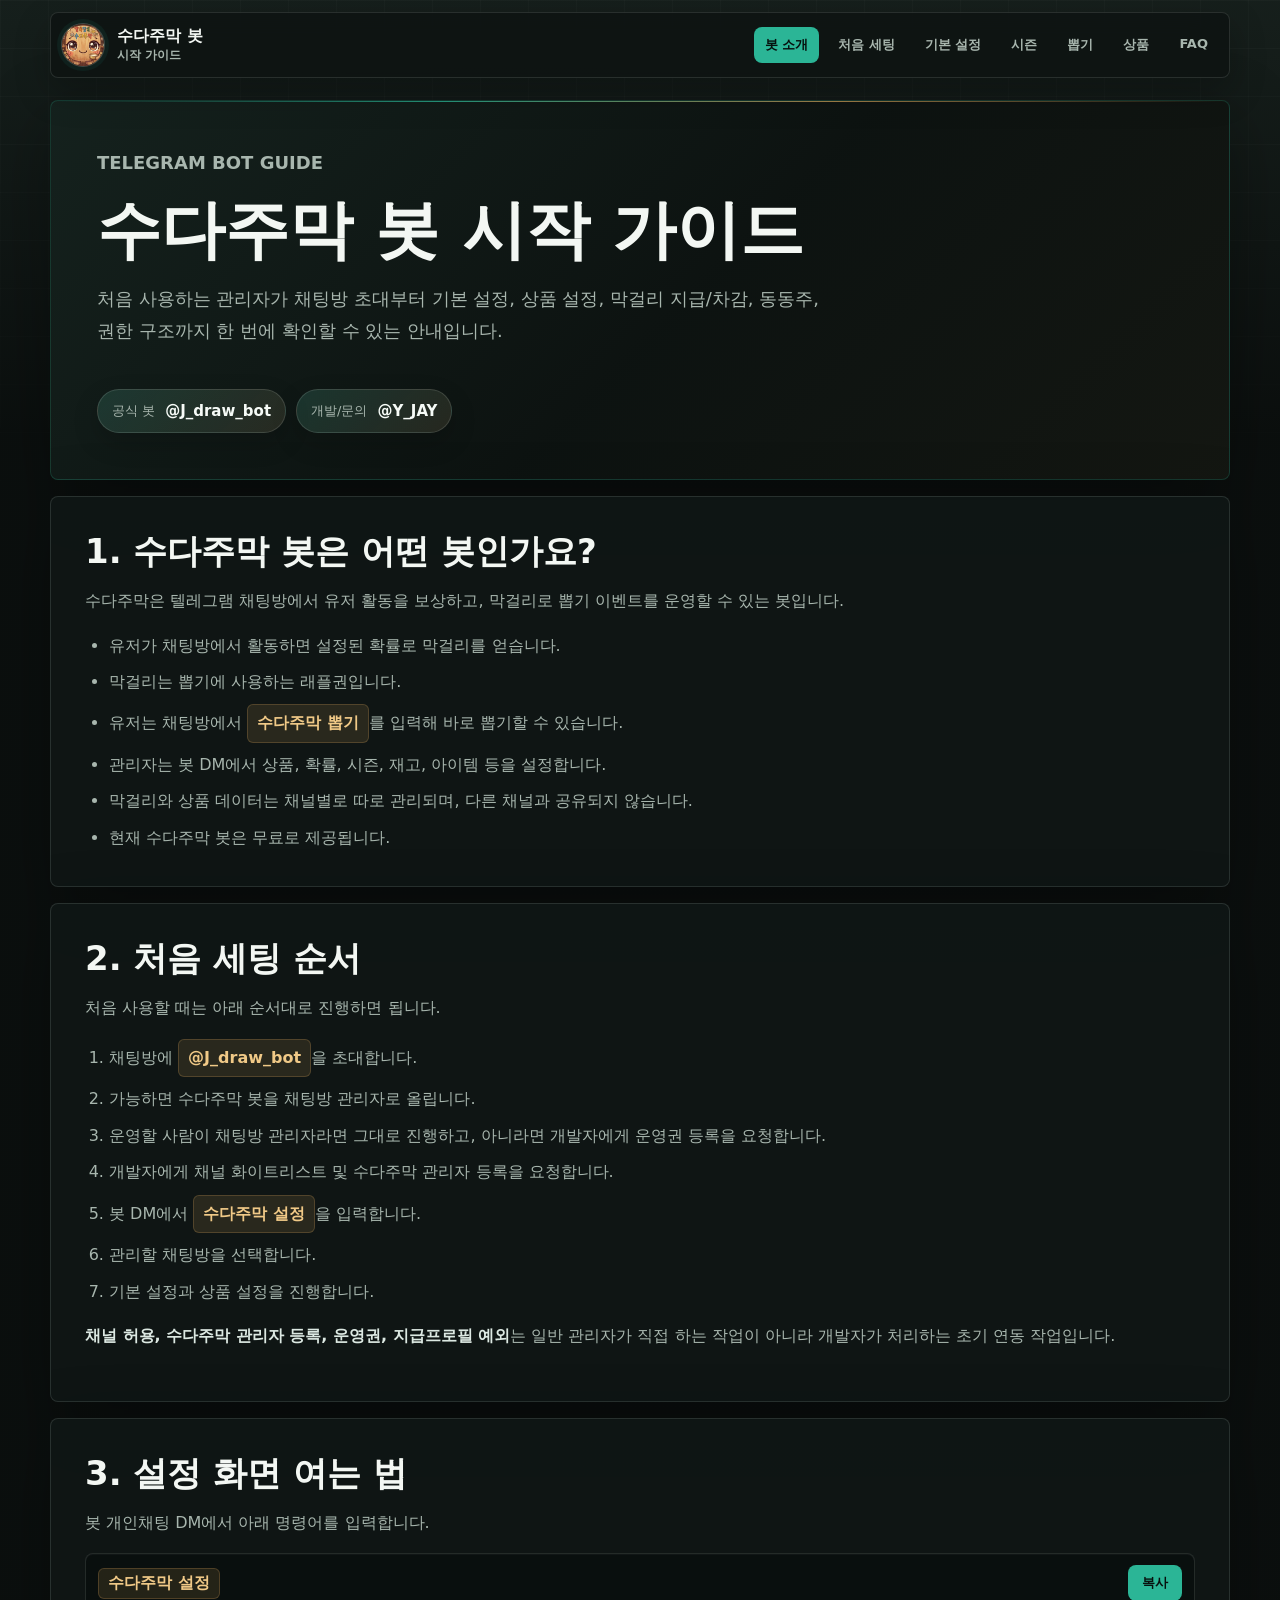
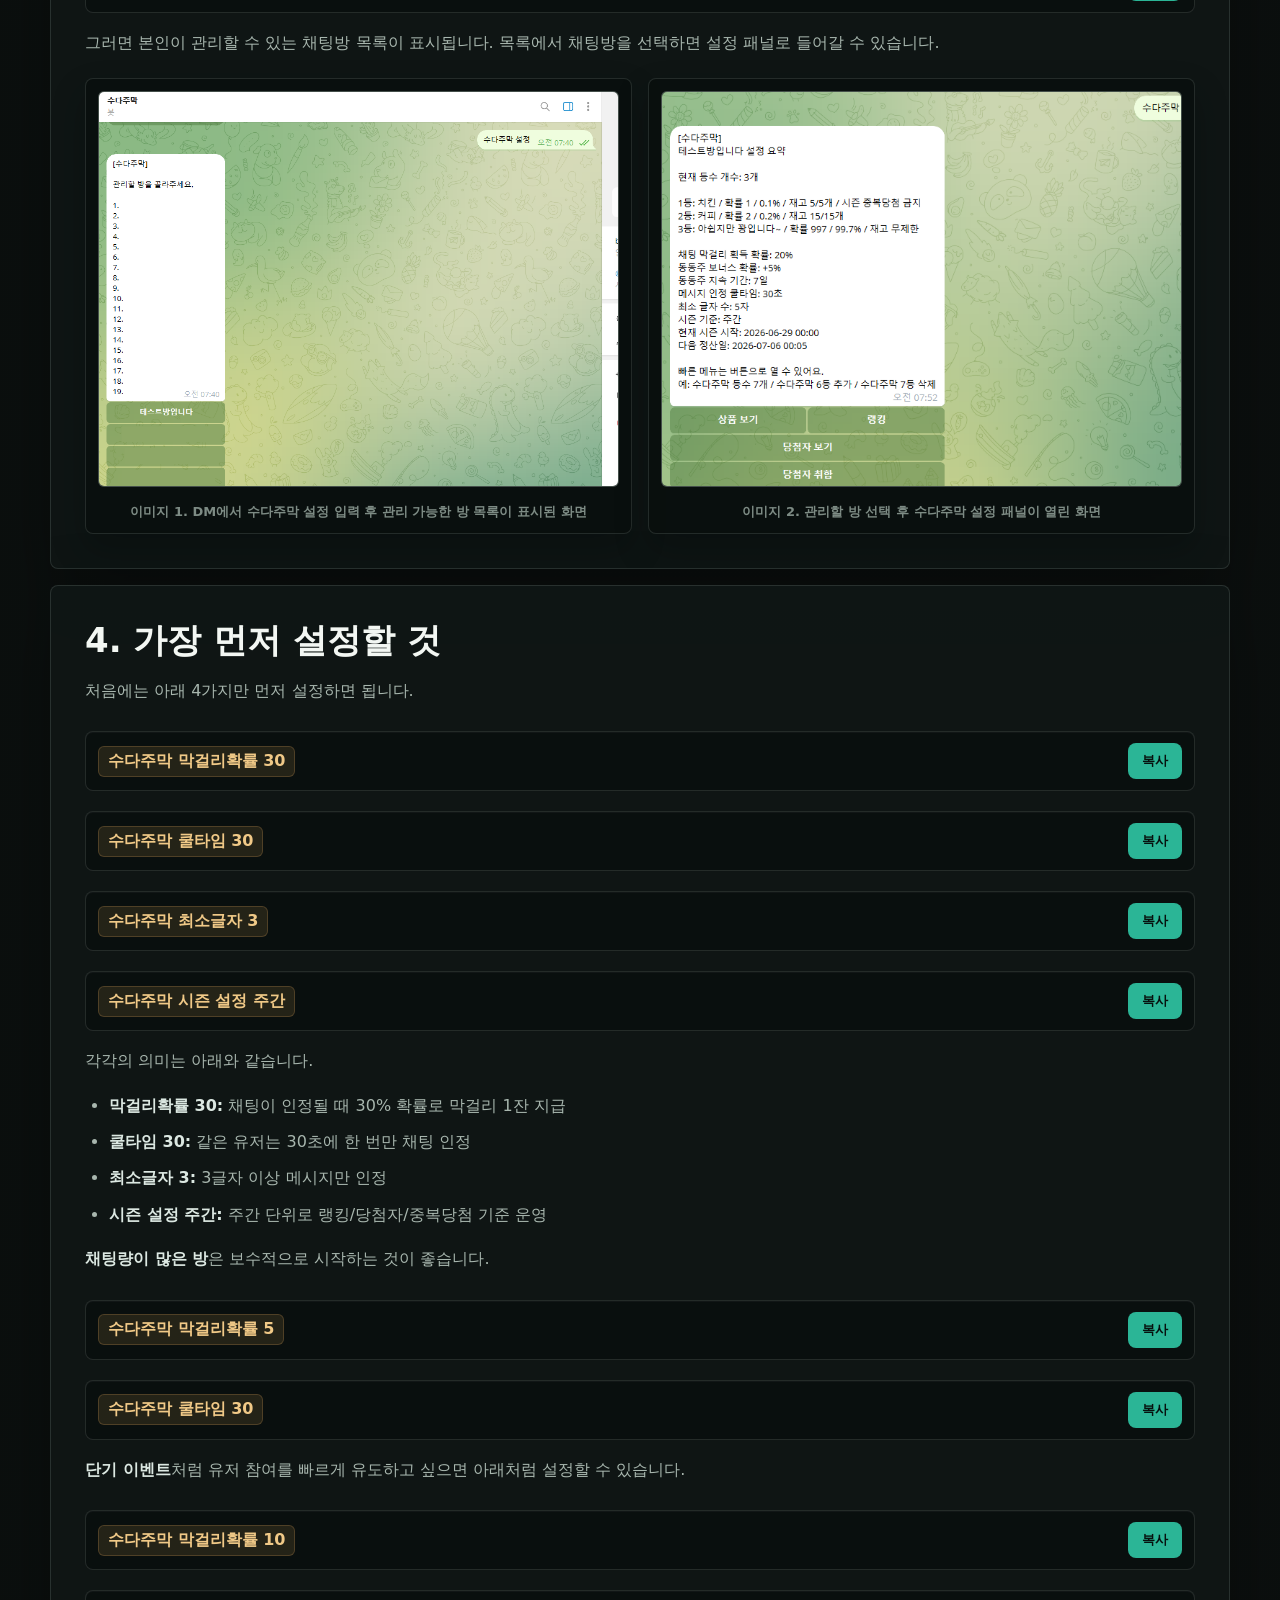
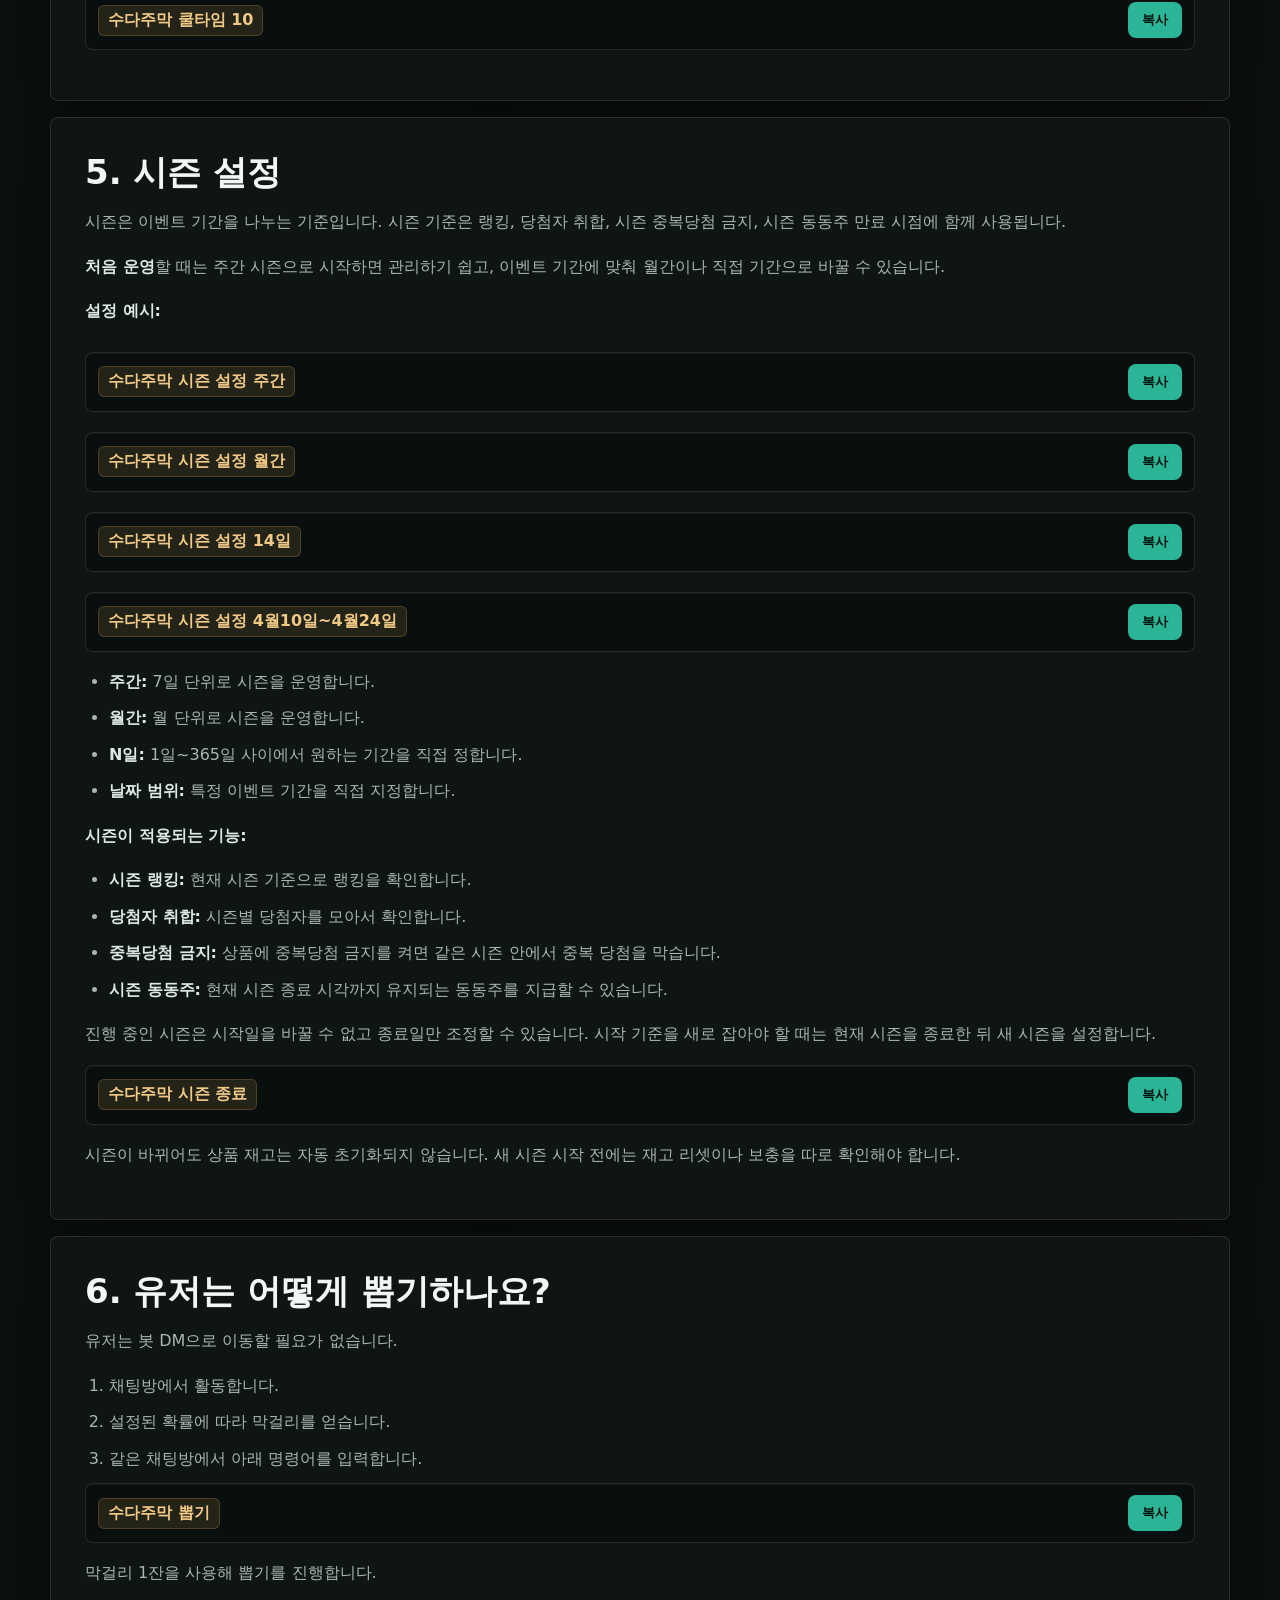
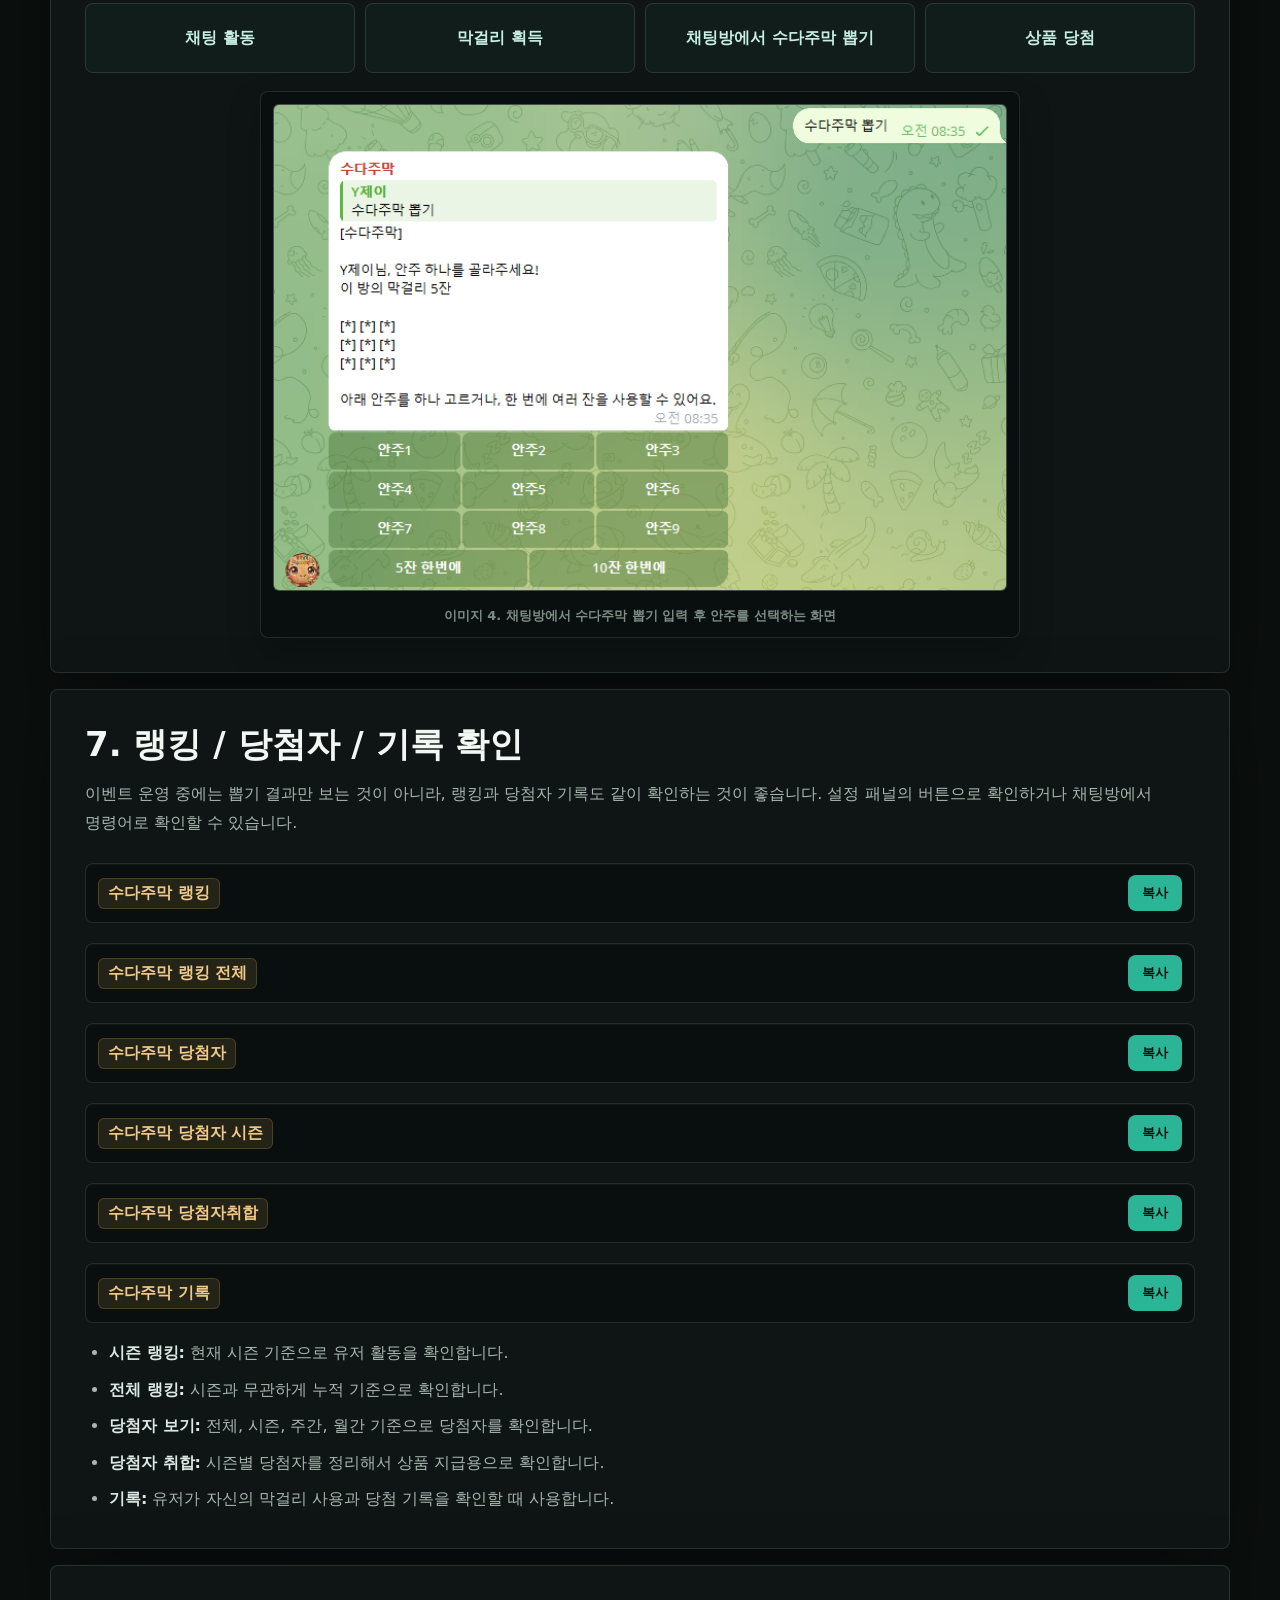
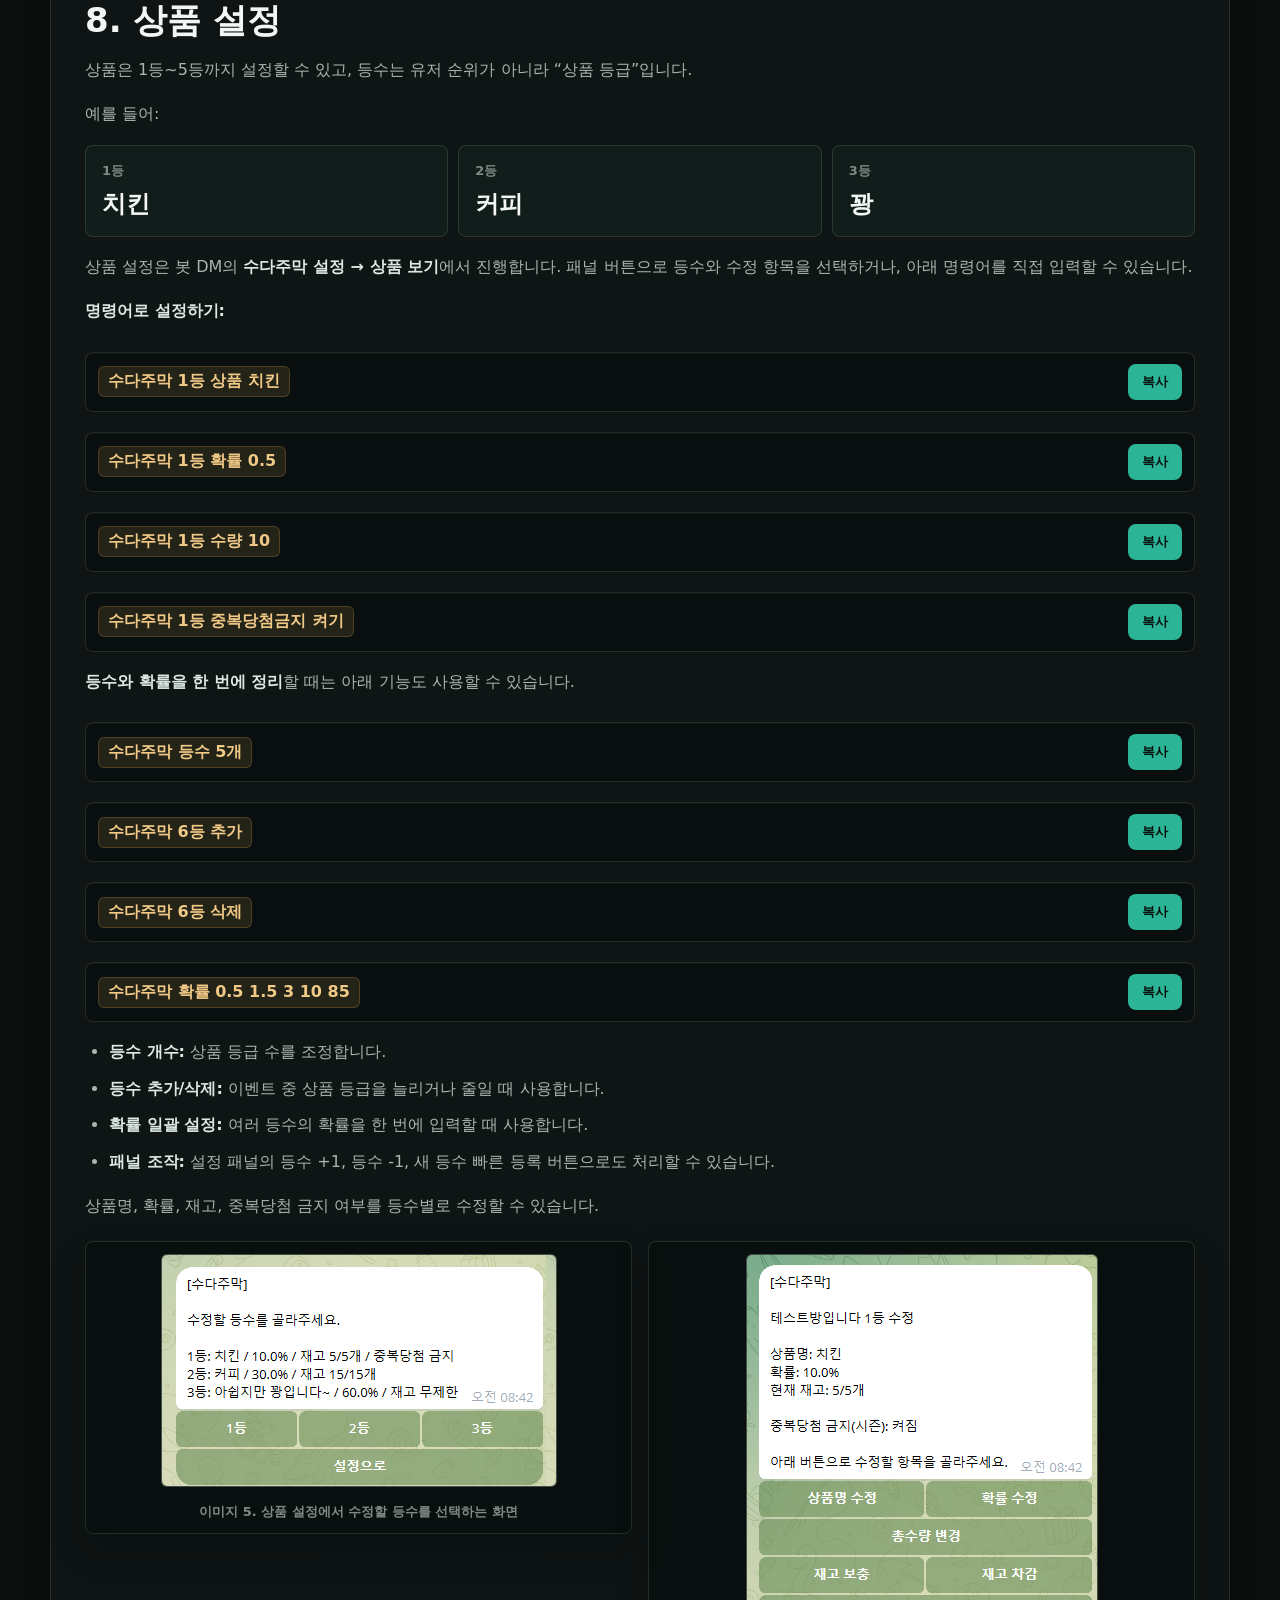
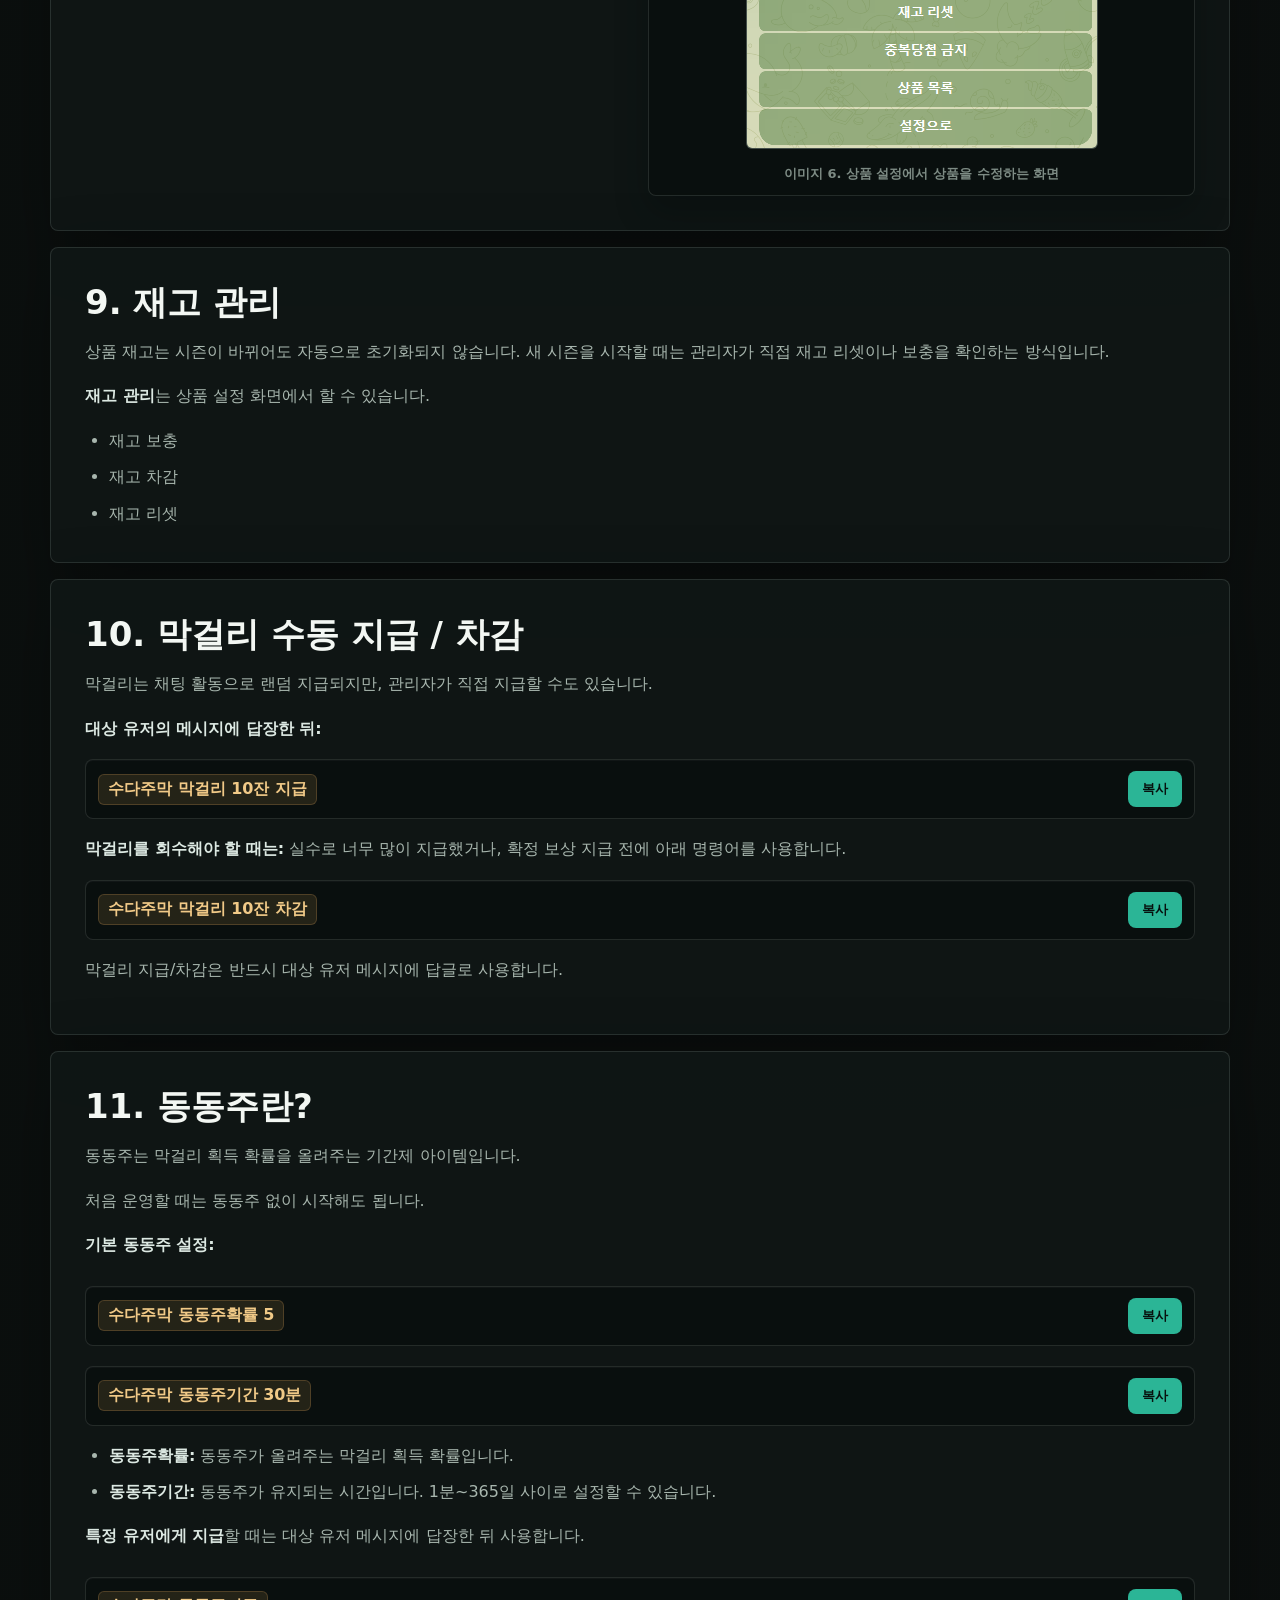
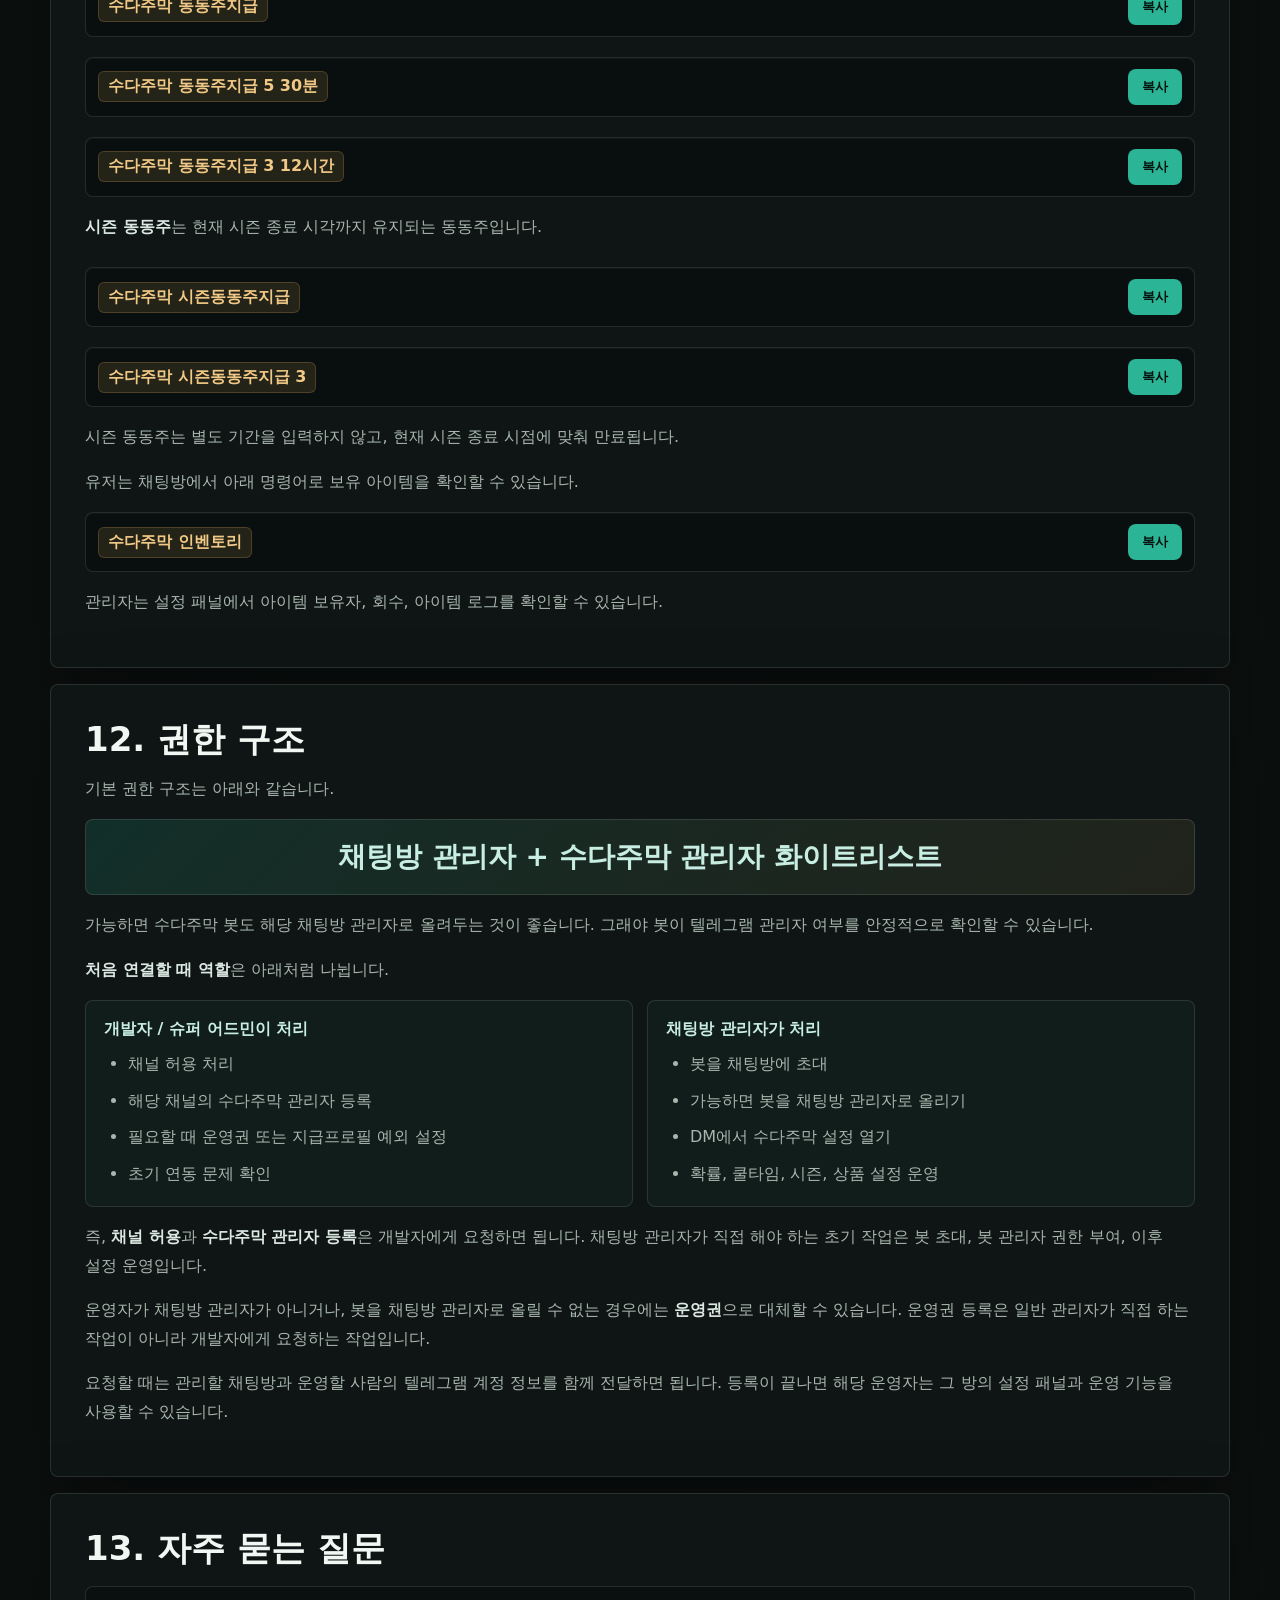
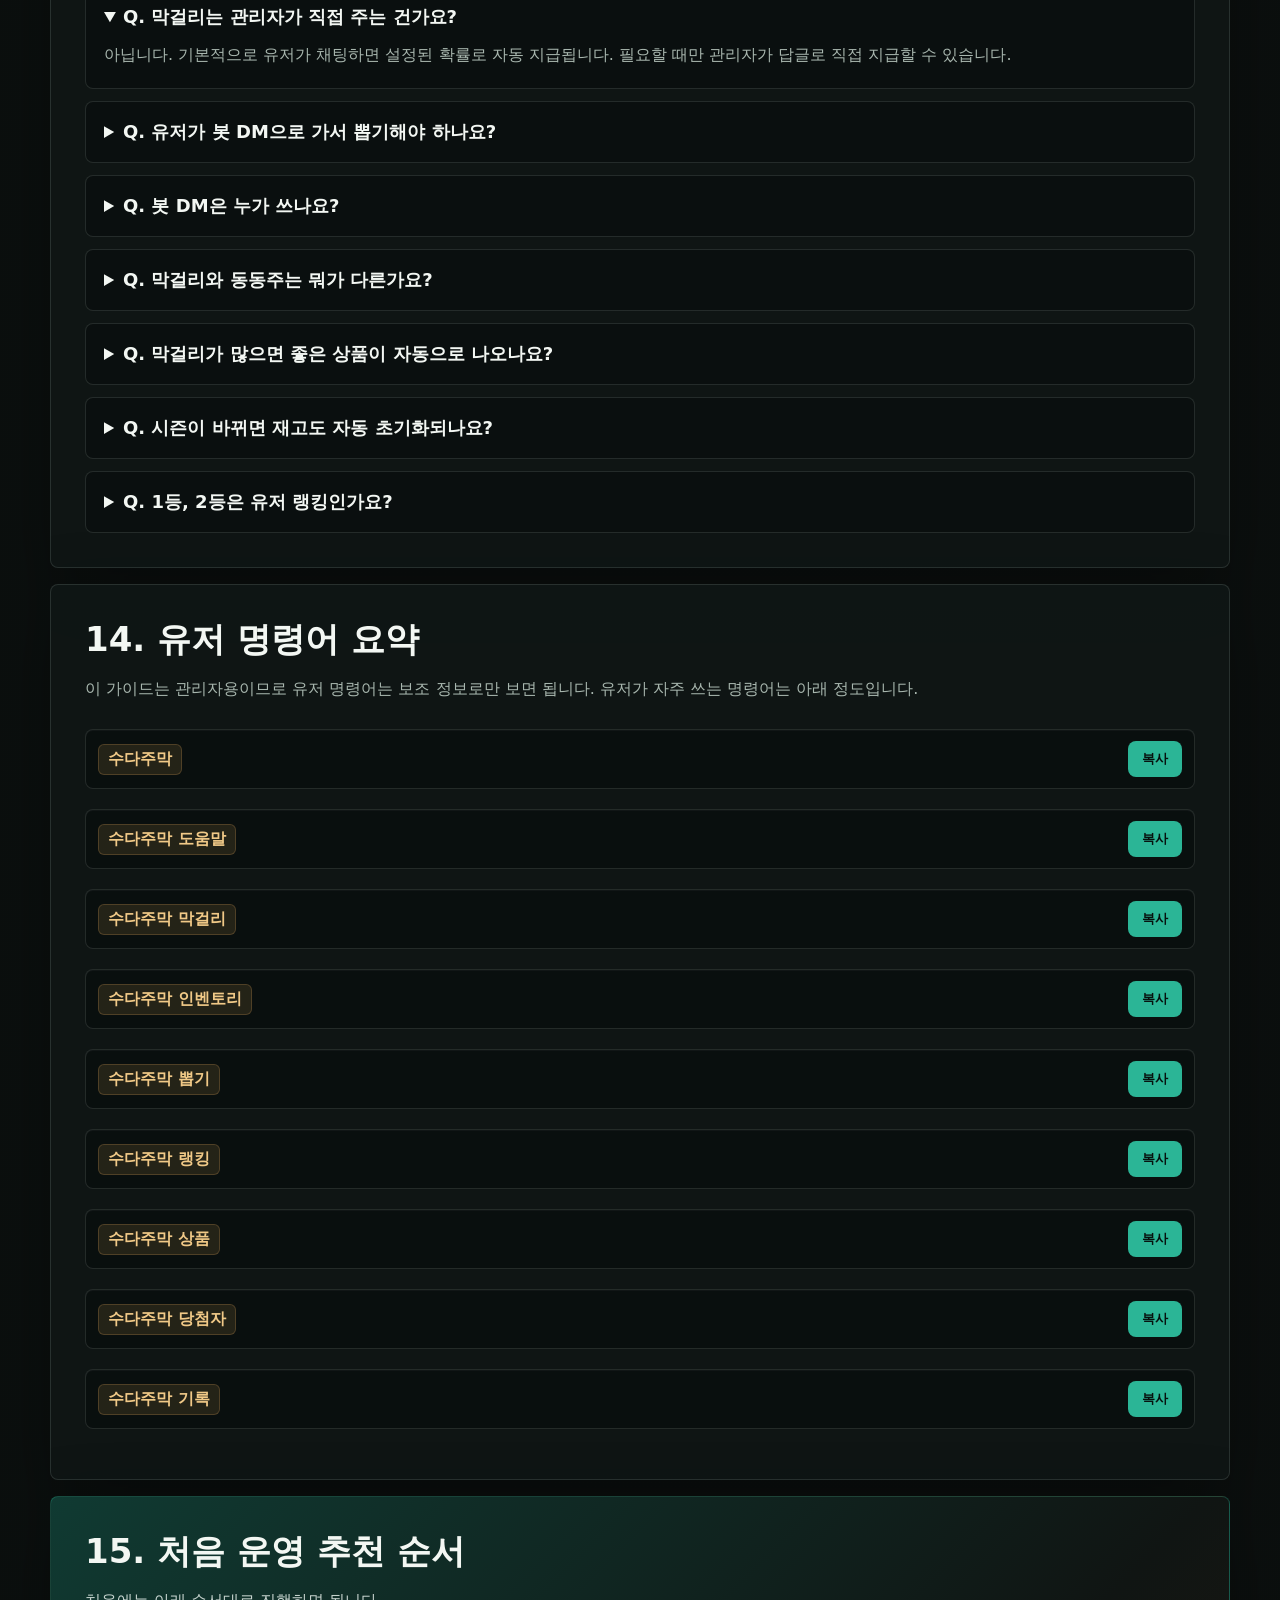
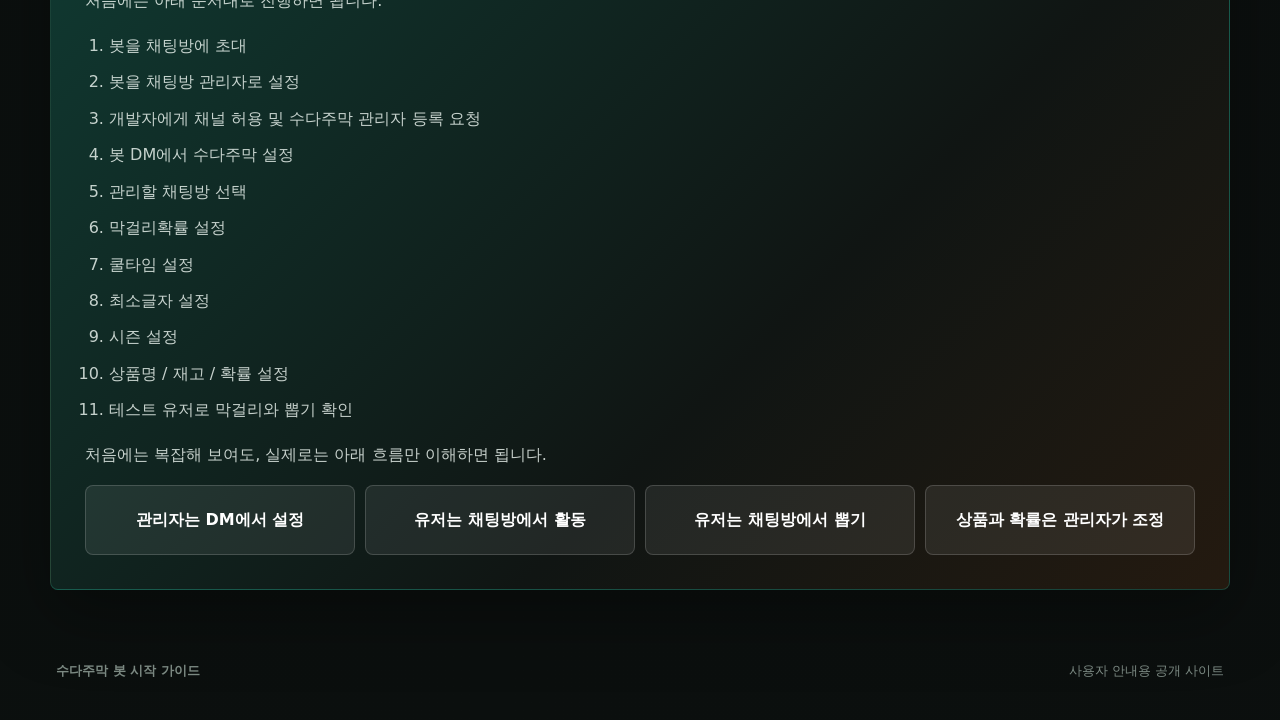
==== commit b7d6b55c: "Add official Telegram links to app guide" ====
--- a/app-guide/index.html
+++ b/app-guide/index.html
@@ -8,7 +8,7 @@
       content="텔레그램 수다주막 봇을 처음 사용하는 관리자를 위한 시작 가이드"
     />
     <title>수다주막 봇 시작 가이드</title>
-    <link rel="stylesheet" href="./styles.css?v=20260702-dark-effects-1" />
+    <link rel="stylesheet" href="./styles.css?v=20260702-contact-links-1" />
   </head>
   <body>
     <header class="topbar">
@@ -38,6 +38,16 @@
           처음 사용하는 관리자가 채팅방 초대부터 기본 설정, 상품 설정, 막걸리
           지급/차감, 동동주, 권한 구조까지 한 번에 확인할 수 있는 안내입니다.
         </p>
+        <div class="hero-links" aria-label="수다주막 공식 링크">
+          <a href="https://t.me/J_draw_bot" target="_blank" rel="noopener noreferrer">
+            <span>공식 봇</span>
+            <strong>@J_draw_bot</strong>
+          </a>
+          <a href="https://t.me/Y_JAY" target="_blank" rel="noopener noreferrer">
+            <span>개발/문의</span>
+            <strong>@Y_JAY</strong>
+          </a>
+        </div>
       </section>
 
       <section class="guide-section" id="intro">
--- a/app-guide/styles.css
+++ b/app-guide/styles.css
@@ -305,6 +305,51 @@
   min-width: 0;
 }
 
+.hero-links {
+  display: flex;
+  flex-wrap: wrap;
+  gap: 10px;
+  margin-top: 24px;
+}
+
+.hero-links a {
+  display: inline-flex;
+  gap: 10px;
+  align-items: center;
+  min-height: 44px;
+  padding: 10px 14px;
+  color: var(--ink);
+  text-decoration: none;
+  background:
+    linear-gradient(135deg, rgba(43, 181, 150, 0.14), rgba(225, 173, 95, 0.08)),
+    rgba(255, 255, 255, 0.035);
+  border: 1px solid rgba(229, 242, 233, 0.14);
+  border-radius: 999px;
+  box-shadow: 0 10px 26px rgba(0, 0, 0, 0.18);
+  transition:
+    transform 160ms ease,
+    border-color 160ms ease,
+    background 160ms ease;
+}
+
+.hero-links a:hover {
+  background:
+    linear-gradient(135deg, rgba(43, 181, 150, 0.22), rgba(225, 173, 95, 0.12)),
+    rgba(255, 255, 255, 0.055);
+  border-color: rgba(229, 242, 233, 0.26);
+  transform: translateY(-2px);
+}
+
+.hero-links span {
+  color: var(--muted);
+  font-size: 13px;
+}
+
+.hero-links strong {
+  color: #f6fbf7;
+  font-size: 15px;
+}
+
 .guide-section {
   margin-top: 16px;
   padding: 34px;
